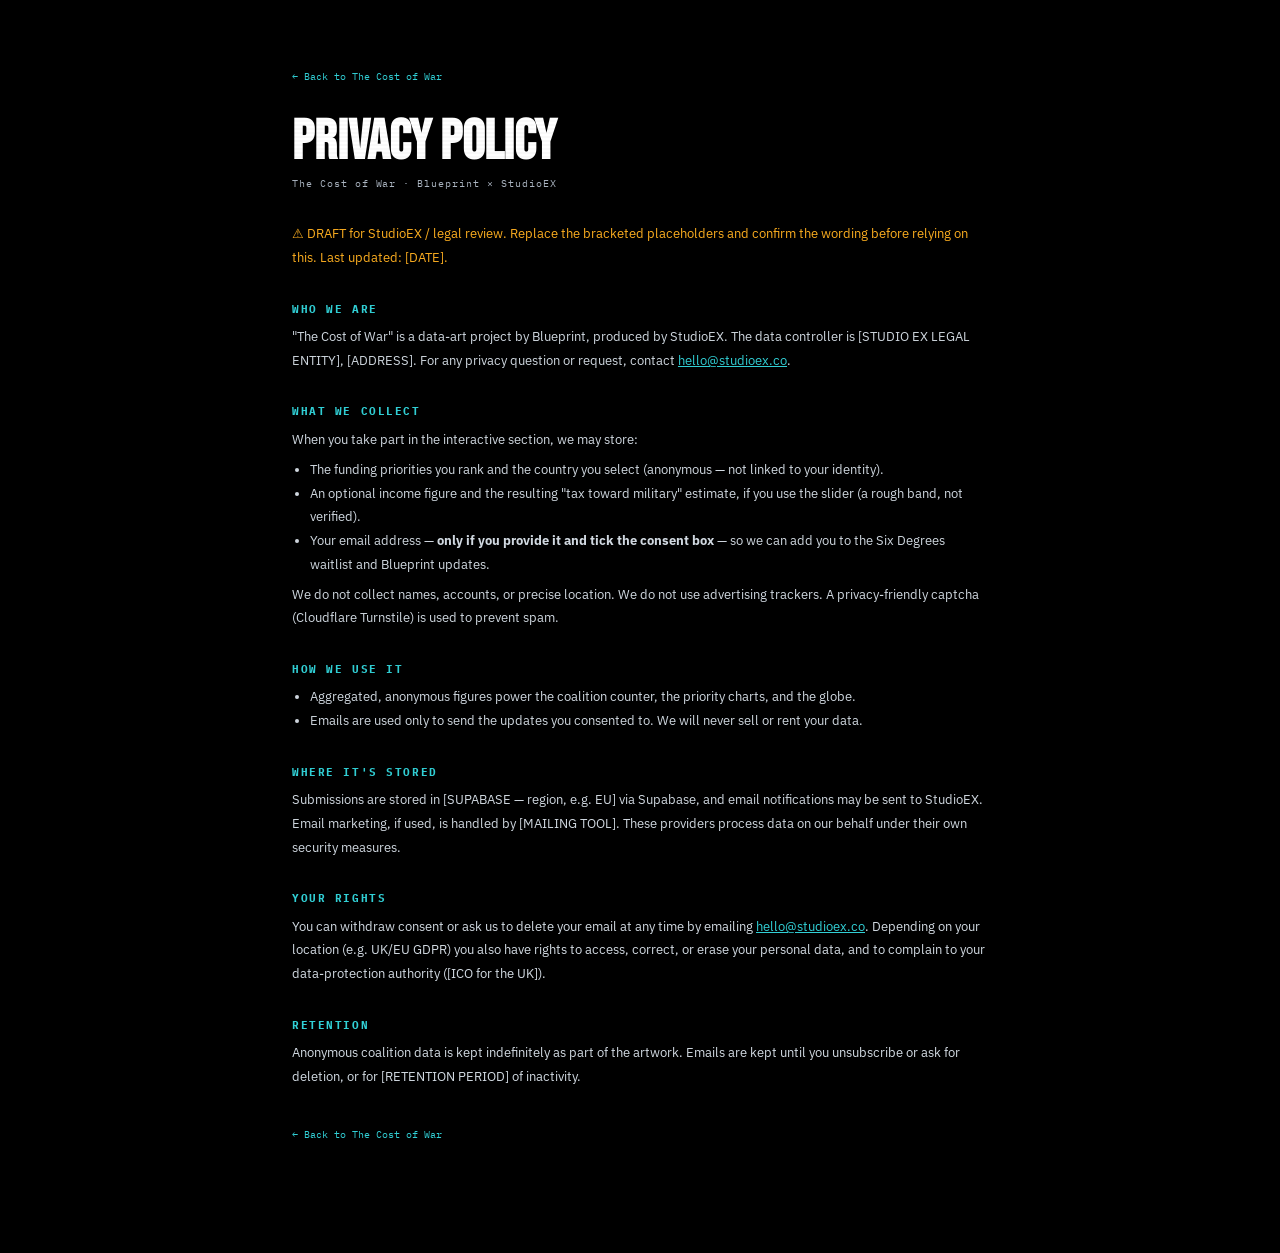
==== privacy.html @ 906e41a5 "Five fixes: hero copy, mirror height, dimensional illustrations, match-cut, displacement balance 1 ·" ====
<!doctype html>
<html lang="en">
  <head>
    <meta charset="UTF-8" />
    <meta name="viewport" content="width=device-width, initial-scale=1.0" />
    <title>Privacy Policy · The Cost of War</title>
    <meta name="robots" content="noindex" />
    <link
      href="https://fonts.googleapis.com/css2?family=Bebas+Neue&family=IBM+Plex+Mono:wght@300;400;500&family=IBM+Plex+Sans:wght@300;400;600&display=swap"
      rel="stylesheet"
    />
    <link rel="stylesheet" href="css/style.css?v=2026r26" />
  </head>
  <body>
    <canvas id="bg"></canvas>
    <div class="legal-wrap">
      <a class="legal-back" href="index.html">← Back to The Cost of War</a>
      <h1>Privacy Policy</h1>
      <div class="legal-sub">The Cost of War · Blueprint × StudioEX</div>

      <p class="legal-flag">
        ⚠ DRAFT for StudioEX / legal review. Replace the bracketed placeholders
        and confirm the wording before relying on this. Last updated:
        [DATE].
      </p>

      <h2>Who we are</h2>
      <p>
        "The Cost of War" is a data-art project by Blueprint, produced by
        StudioEX. The data controller is [STUDIO EX LEGAL ENTITY], [ADDRESS].
        For any privacy question or request, contact
        <a href="mailto:hello@studioex.co">hello@studioex.co</a>.
      </p>

      <h2>What we collect</h2>
      <p>When you take part in the interactive section, we may store:</p>
      <ul>
        <li>
          The funding priorities you rank and the country you select
          (anonymous — not linked to your identity).
        </li>
        <li>
          An optional income figure and the resulting "tax toward military"
          estimate, if you use the slider (a rough band, not verified).
        </li>
        <li>
          Your email address — <strong>only if you provide it and tick the
          consent box</strong> — so we can add you to the Six Degrees waitlist
          and Blueprint updates.
        </li>
      </ul>
      <p>
        We do not collect names, accounts, or precise location. We do not use
        advertising trackers. A privacy-friendly captcha (Cloudflare Turnstile)
        is used to prevent spam.
      </p>

      <h2>How we use it</h2>
      <ul>
        <li>Aggregated, anonymous figures power the coalition counter, the priority charts, and the globe.</li>
        <li>Emails are used only to send the updates you consented to. We will never sell or rent your data.</li>
      </ul>

      <h2>Where it's stored</h2>
      <p>
        Submissions are stored in [SUPABASE — region, e.g. EU] via Supabase, and
        email notifications may be sent to StudioEX. Email marketing, if used,
        is handled by [MAILING TOOL]. These providers process data on our
        behalf under their own security measures.
      </p>

      <h2>Your rights</h2>
      <p>
        You can withdraw consent or ask us to delete your email at any time by
        emailing <a href="mailto:hello@studioex.co">hello@studioex.co</a>.
        Depending on your location (e.g. UK/EU GDPR) you also have rights to
        access, correct, or erase your personal data, and to complain to your
        data-protection authority ([ICO for the UK]).
      </p>

      <h2>Retention</h2>
      <p>
        Anonymous coalition data is kept indefinitely as part of the artwork.
        Emails are kept until you unsubscribe or ask for deletion, or for
        [RETENTION PERIOD] of inactivity.
      </p>

      <a class="legal-back" href="index.html" style="margin-top: 2.5rem"
        >← Back to The Cost of War</a
      >
    </div>
  </body>
</html>
---- css/style.css ----
/* ═══════════════════════════════════════════════════════════════════
   THE COST OF WAR — Blueprint × StudioEX
   ═══════════════════════════════════════════════════════════════════ */
*,
*::before,
*::after {
  box-sizing: border-box;
  margin: 0;
  padding: 0;
}
/* ── DOSSIER IDENTITY (rev 10) ──────────────────────────────────────
   The colour law of the whole piece:
     red  = what war TAKES (spend, destruction, warnings)
     cyan = what we could BUILD (opportunity cost, the interactive half)
   The old "Have Your Say" green and the teal CTA are absorbed into that one
   build-cyan, so every screen states the same argument. Amber stays for the
   $21.8T impact reading; purple/blue remain categorical data colours.
   Display face is the condensed grotesque; mono is the machine talking. */
:root {
  --black: #000;
  --near-black: #0a0b0d;
  --panel: #0e1013;
  --red: #ff3b30;
  --red-dim: #7d1b15;
  --amber: #ffb020;
  --green: #31d0d6; /* → build cyan (was the have-your-say green) */
  --green-dim: #0a3d3f;
  --teal: #31d0d6; /* → build cyan (was the CTA teal) */
  --teal-dim: #0a3d3f;
  --purple: #b967ff;
  --blue: #4488ff;
  --text: #e8e6e0;
  --muted: #708090;
  --border: #1a1a2e;
  --fd: "Anton", "Bebas Neue", sans-serif;
  --fm: "IBM Plex Mono", monospace;
  --fb: "IBM Plex Sans", sans-serif;
}
html {
  /* NOT scroll-behavior: smooth. GSAP warns against it with ScrollTrigger:
     ScrollTrigger sets scroll position itself, the CSS then animates those
     writes too, and the two fight — which shows up as pinned scenes that
     stutter and a page that feels like it is resisting you. The site's own
     "continue" buttons pass behavior:"smooth" to scrollIntoView explicitly,
     so those still glide. */
  scroll-behavior: auto;
}
body {
  background: var(--black);
  color: var(--text);
  font-family: var(--fb);
  overflow-x: hidden;
}
body::before {
  content: "";
  position: fixed;
  inset: 0;
  background: repeating-linear-gradient(
    0deg,
    transparent,
    transparent 2px,
    rgba(0, 0, 0, 0.025) 2px,
    rgba(0, 0, 0, 0.025) 4px
  );
  pointer-events: none;
  z-index: 999;
}
canvas#bg {
  position: fixed;
  top: 0;
  left: 0;
  width: 100%;
  height: 100%;
  pointer-events: none;
  z-index: 1;
}

/* ── SCROLL REVEAL ── */
.rv {
  opacity: 0;
  transform: translateY(28px);
  transition:
    opacity 0.9s cubic-bezier(0.16, 1, 0.3, 1),
    transform 0.9s cubic-bezier(0.16, 1, 0.3, 1);
}
.rv.on {
  opacity: 1;
  transform: translateY(0);
}
.rv-d1 {
  transition-delay: 0.12s;
}
.rv-d2 {
  transition-delay: 0.24s;
}
.rv-d3 {
  transition-delay: 0.36s;
}

/* ── HERO ── */
.hero {
  min-height: 100vh;
  display: flex;
  flex-direction: column;
  align-items: center;
  justify-content: center;
  text-align: center;
  padding: 2rem;
  position: relative;
  z-index: 2;
}
.eyebrow {
  font-family: var(--fm);
  font-size: 0.65rem;
  letter-spacing: 0.3em;
  color: var(--red);
  text-transform: uppercase;
  margin-bottom: 2rem;
  opacity: 0;
  animation: ri 0.8s 0.3s ease forwards;
}
.hero-title {
  font-family: var(--fd);
  font-size: clamp(4rem, 14vw, 11rem);
  line-height: 0.85;
  color: #fff;
  opacity: 0;
  animation: ri 0.8s 0.5s ease forwards;
}
.hero-title span {
  color: var(--red);
  display: block;
  text-shadow: 0 0 60px rgba(255, 59, 48, 0.4);
}
.hero-sub {
  font-family: var(--fm);
  font-size: clamp(0.65rem, 1.2vw, 0.85rem);
  color: var(--muted);
  max-width: 540px;
  line-height: 1.7;
  margin-top: 1.5rem;
  opacity: 0;
  animation: ri 0.8s 0.7s ease forwards;
}
.hero-counters {
  display: flex;
  flex-wrap: wrap;
  gap: 3rem;
  justify-content: center;
  margin: 3rem 0 1.5rem;
  opacity: 0;
  animation: ri 0.8s 0.9s ease forwards;
}
.hc {
  text-align: center;
}
.hc-lbl {
  font-family: var(--fm);
  font-size: 0.55rem;
  letter-spacing: 0.2em;
  color: var(--muted);
  text-transform: uppercase;
  margin-bottom: 0.4rem;
}
.hc-num {
  font-family: var(--fd);
  font-size: clamp(2.5rem, 7vw, 5.5rem);
  line-height: 1;
  text-shadow: 0 0 40px currentColor;
}
.hc-num.red {
  color: var(--red);
}
.hc-num.amber {
  color: var(--amber);
}
.hc-sub {
  font-family: var(--fm);
  font-size: 0.52rem;
  color: var(--muted);
  margin-top: 0.3rem;
}
.live-spend {
  font-family: var(--fm);
  font-size: 0.68rem;
  color: var(--text);
  border: 1px solid #1a0505;
  background: rgba(10, 0, 0, 0.5);
  padding: 0.8rem 1.4rem;
  margin-top: 1rem;
  opacity: 0;
  animation: ri 0.8s 1.1s ease forwards;
  line-height: 1.9;
}
.live-spend b {
  font-family: var(--fd);
  font-size: 1.4rem;
  color: var(--red);
  font-weight: 400;
  letter-spacing: 0.03em;
  text-shadow: 0 0 18px rgba(255, 59, 48, 0.35);
}
.scroll-cue {
  font-family: var(--fm);
  font-size: 0.6rem;
  letter-spacing: 0.2em;
  color: var(--muted);
  animation: blink 2s infinite;
  margin-top: 1.5rem;
}
@keyframes blink {
  0%,
  100% {
    opacity: 0.2;
  }
  50% {
    opacity: 0.8;
  }
}
@keyframes ri {
  from {
    opacity: 0;
    transform: translateY(22px);
  }
  to {
    opacity: 1;
    transform: translateY(0);
  }
}

/* ── SECTIONS / CHAPTERS ── */
.section {
  padding: 5rem 2rem;
  max-width: 1200px;
  margin: 0 auto;
  position: relative;
  z-index: 2;
}
.chapter-num {
  font-family: var(--fm);
  font-size: 0.58rem;
  letter-spacing: 0.4em;
  color: var(--red);
  text-transform: uppercase;
  margin-bottom: 0.8rem;
  opacity: 0.75;
}
.chapter-num::after {
  content: "";
  display: block;
  width: 42px;
  height: 1px;
  background: var(--red-dim);
  margin-top: 0.7rem;
}
.sec-title {
  font-family: var(--fd);
  font-size: clamp(2.5rem, 6vw, 4rem);
  line-height: 1;
}
.sec-title.red {
  color: var(--red);
  text-shadow: 0 0 30px rgba(255, 59, 48, 0.2);
}
.sec-title.teal {
  color: var(--teal);
  text-shadow: 0 0 30px rgba(49, 208, 214, 0.2);
}
.sec-title.amber {
  color: var(--amber);
}
.sec-desc {
  font-family: var(--fm);
  font-size: 0.7rem;
  color: var(--muted);
  max-width: 560px;
  line-height: 1.7;
  margin-top: 0.6rem;
  margin-bottom: 2rem;
}

/* ── COST CARDS (machine + destruction) ── */
.war-grid {
  display: grid;
  grid-template-columns: repeat(auto-fill, minmax(240px, 1fr));
  gap: 1px;
  background: var(--red-dim);
  border: 1px solid var(--red-dim);
}
.war-grid.amber-grid {
  background: #5a3a00;
  border-color: #5a3a00;
}
.wc {
  background: var(--near-black);
  padding: 1.3rem;
  position: relative;
  overflow: hidden;
  cursor: pointer;
  transition: background 0.25s;
}
.wc:hover {
  background: #0d0003;
}
.amber-grid .wc:hover {
  background: #0d0700;
}
.wc::after {
  content: "";
  position: absolute;
  top: 0;
  left: 0;
  right: 0;
  height: 2px;
  background: var(--red);
  transform: scaleX(0);
  transform-origin: left;
  transition: transform 0.3s;
}
.amber-grid .wc::after {
  background: var(--amber);
}
.wc:hover::after {
  transform: scaleX(1);
}
.wc-tag {
  font-family: var(--fm);
  font-size: 0.52rem;
  letter-spacing: 0.2em;
  color: var(--red);
  text-transform: uppercase;
  margin-bottom: 0.4rem;
}
.amber-grid .wc-tag {
  color: var(--amber);
}
.wc-amt {
  font-family: var(--fd);
  font-size: 2.3rem;
  color: #fff;
  line-height: 1;
}
.wc-name {
  font-family: var(--fb);
  font-size: 0.8rem;
  font-weight: 600;
  color: var(--text);
  margin: 0.3rem 0;
}
.wc-sum {
  font-family: var(--fb);
  font-size: 0.72rem;
  color: var(--muted);
  line-height: 1.55;
}
.wc-expand {
  display: none;
  font-family: var(--fb);
  font-size: 0.7rem;
  color: var(--muted);
  line-height: 1.6;
  margin-top: 0.6rem;
  padding-top: 0.6rem;
  border-top: 1px solid var(--border);
}
.wc.open .wc-expand {
  display: block;
}
.wc-bar {
  height: 2px;
  background: var(--border);
  margin: 0.75rem 0 0.4rem;
  overflow: hidden;
}
.wc-bar-fill {
  height: 100%;
  background: linear-gradient(90deg, var(--red-dim), var(--red));
  transition: width 1.4s cubic-bezier(0.16, 1, 0.3, 1);
}
.amber-grid .wc-bar-fill {
  background: linear-gradient(90deg, #5a3a00, var(--amber));
}
.wc-src {
  font-family: var(--fm);
  font-size: 0.52rem;
}
.wc-src a {
  color: #e8e8e8;
  text-decoration: none;
  border-bottom: 1px solid #2a2a2a;
  transition: color 0.2s;
}
.wc-src a:hover {
  color: var(--red);
}
.wc-more {
  font-family: var(--fm);
  font-size: 0.52rem;
  color: var(--red);
  margin-top: 0.4rem;
  cursor: pointer;
  opacity: 0.6;
}
.amber-grid .wc-more {
  color: var(--amber);
}

/* ── TOP SPENDERS CHART ── */
.spenders {
  margin-top: 3rem;
}
.sp-head {
  font-family: var(--fm);
  font-size: 0.55rem;
  letter-spacing: 0.25em;
  color: var(--muted);
  text-transform: uppercase;
  margin-bottom: 1.2rem;
}
.sp-row {
  display: flex;
  align-items: center;
  gap: 0.8rem;
  margin-bottom: 0.55rem;
}
.sp-name {
  font-family: var(--fd);
  font-size: 1.05rem;
  color: var(--text);
  width: 150px;
  flex-shrink: 0;
  text-align: right;
  line-height: 1;
}
.sp-track {
  flex: 1;
  height: 18px;
  background: #070709;
  position: relative;
  overflow: hidden;
}
.sp-fill {
  height: 100%;
  background: linear-gradient(90deg, #3a0000, var(--red));
  width: 0%;
  transition: width 1.6s cubic-bezier(0.16, 1, 0.3, 1);
  box-shadow: 0 0 14px rgba(255, 59, 48, 0.25);
}
.sp-amt {
  font-family: var(--fm);
  font-size: 0.62rem;
  color: #fff;
  width: 64px;
  flex-shrink: 0;
}
.sp-chg {
  font-family: var(--fm);
  font-size: 0.55rem;
  width: 54px;
  flex-shrink: 0;
  text-align: right;
}
.sp-chg.up {
  color: var(--red);
}
.sp-chg.down {
  color: var(--green);
}
.sp-note {
  font-family: var(--fm);
  font-size: 0.5rem;
  color: #333;
  margin-left: 150px;
  margin-top: -0.3rem;
  margin-bottom: 0.55rem;
  padding-left: 0.8rem;
}

/* ── DISPLACED ── */
.disp-wrap {
  display: grid;
  grid-template-columns: 1fr 1fr;
  gap: 3rem;
  align-items: start;
  margin-top: 2rem;
}
@media (max-width: 820px) {
  .disp-wrap {
    grid-template-columns: 1fr;
  }
}
.disp-big {
  font-family: var(--fd);
  font-size: clamp(4rem, 9vw, 7rem);
  color: var(--teal);
  line-height: 0.95;
  text-shadow: 0 0 40px rgba(49, 208, 214, 0.25);
}
.disp-big-sub {
  font-family: var(--fm);
  font-size: 0.66rem;
  color: var(--muted);
  line-height: 1.8;
  margin-top: 0.8rem;
  max-width: 420px;
}
.disp-stats {
  display: flex;
  gap: 2rem;
  flex-wrap: wrap;
  margin-top: 1.6rem;
}
.ds {
  min-width: 100px;
}
.ds-num {
  font-family: var(--fd);
  font-size: 1.9rem;
  color: #fff;
  line-height: 1;
}
.ds-lbl {
  font-family: var(--fm);
  font-size: 0.52rem;
  color: var(--muted);
  margin-top: 0.25rem;
  line-height: 1.5;
}
#dotField {
  width: 100%;
  display: block;
}
.dot-cap {
  font-family: var(--fm);
  font-size: 0.52rem;
  color: #333;
  margin-top: 0.5rem;
}
.gap-box {
  border: 1px solid #111;
  background: var(--near-black);
  padding: 1.6rem;
  margin-top: 2.5rem;
}
.gap-title {
  font-family: var(--fm);
  font-size: 0.58rem;
  letter-spacing: 0.25em;
  color: var(--amber);
  text-transform: uppercase;
  margin-bottom: 1.2rem;
}
.gap-row {
  margin-bottom: 1.1rem;
}
.gap-lbl {
  font-family: var(--fm);
  font-size: 0.6rem;
  color: var(--text);
  margin-bottom: 0.4rem;
  display: flex;
  justify-content: space-between;
}
.gap-lbl span {
  color: var(--muted);
}
.gap-track {
  height: 14px;
  background: #070709;
  overflow: hidden;
}
.gap-fill {
  height: 100%;
  width: 0%;
  transition: width 1.6s cubic-bezier(0.16, 1, 0.3, 1);
}
.gap-note {
  font-family: var(--fb);
  font-size: 0.7rem;
  color: var(--muted);
  line-height: 1.7;
  margin-top: 1.2rem;
}
.gap-note b {
  color: var(--amber);
  font-weight: 600;
}

/* ── HUMAN COST ── */
.human {
  position: relative;
  z-index: 2;
  background: linear-gradient(180deg, #000 0%, #030303 50%, #000 100%);
  border-top: 1px solid #0d0d0d;
  border-bottom: 1px solid #0d0d0d;
}
.human-inner {
  max-width: 880px;
  margin: 0 auto;
  padding: 7rem 2rem;
}
.human-head {
  margin-bottom: 5rem;
}
.human-title {
  font-family: var(--fd);
  font-size: clamp(2.8rem, 7vw, 5rem);
  color: #fff;
  line-height: 1;
}
.human-sub {
  font-family: var(--fm);
  font-size: 0.7rem;
  color: var(--muted);
  line-height: 1.9;
  margin-top: 1rem;
  max-width: 560px;
}
.hstat {
  padding: 4.5rem 0;
  border-top: 1px solid #0c0c0c;
}
.hstat-num {
  font-family: var(--fd);
  font-size: clamp(4.5rem, 12vw, 9rem);
  color: #fff;
  line-height: 0.95;
  letter-spacing: 0.01em;
}
.hstat-unit {
  font-family: var(--fm);
  font-size: clamp(0.7rem, 1.4vw, 0.85rem);
  color: #999;
  margin-top: 0.8rem;
  letter-spacing: 0.06em;
  line-height: 1.6;
}
.hstat-body {
  font-family: var(--fb);
  font-size: 0.82rem;
  color: var(--muted);
  line-height: 1.95;
  max-width: 600px;
  margin-top: 1.4rem;
}
.hstat-src {
  font-family: var(--fm);
  font-size: 0.52rem;
  margin-top: 1.1rem;
}
.hstat-src a {
  color: #2e2e2e;
  text-decoration: none;
  border-bottom: 1px dotted #222;
  transition: color 0.2s;
}
.hstat-src a:hover {
  color: #888;
}
#livesCanvas {
  width: 100%;
  display: block;
  margin: 1.8rem 0 0.4rem;
}
.lives-cap {
  font-family: var(--fm);
  font-size: 0.54rem;
  color: #333;
  line-height: 1.7;
}
.human-close {
  padding: 5rem 0 1rem;
  border-top: 1px solid #0c0c0c;
  text-align: center;
}
.human-close p {
  font-family: var(--fd);
  font-size: clamp(1.6rem, 4vw, 2.6rem);
  color: #fff;
  line-height: 1.25;
  max-width: 700px;
  margin: 0 auto;
}
.human-close p span {
  color: var(--red);
}

/* ── DIVIDER ── */
.divider {
  padding: 5rem 2rem;
  text-align: center;
  position: relative;
  z-index: 2;
}
.div-line {
  height: 1px;
  background: linear-gradient(90deg, transparent, var(--amber), transparent);
  margin: 0.75rem 0;
}
.div-text {
  font-family: var(--fd);
  font-size: clamp(2rem, 5vw, 3.4rem);
  color: var(--amber);
}
.div-sub {
  font-family: var(--fm);
  font-size: 0.68rem;
  color: var(--muted);
  margin-top: 0.6rem;
  line-height: 1.8;
  max-width: 560px;
  margin-left: auto;
  margin-right: auto;
}

/* ── STICKY TRACKER ── */
.tracker {
  position: sticky;
  top: 0;
  z-index: 200;
  background: rgba(0, 0, 0, 0.97);
  backdrop-filter: blur(20px);
  border-bottom: 1px solid #111;
  padding: 0.85rem 2rem;
}
.tracker-inner {
  max-width: 1200px;
  margin: 0 auto;
  display: flex;
  align-items: center;
  gap: 1.5rem;
  flex-wrap: wrap;
}
.ti {
  min-width: 0;
}
.ti-lbl {
  font-family: var(--fm);
  font-size: 0.5rem;
  letter-spacing: 0.15em;
  color: var(--muted);
  margin-bottom: 0.15rem;
  white-space: nowrap;
}
.ti-val {
  font-family: var(--fd);
  font-size: 1.5rem;
  line-height: 1;
  white-space: nowrap;
  transition: color 0.4s;
}
.ti-val.g {
  color: var(--green);
  text-shadow: 0 0 15px rgba(49, 208, 214, 0.3);
}
.ti-val.a {
  color: var(--amber);
  text-shadow: 0 0 15px rgba(245, 166, 35, 0.3);
}
.ti-val.r {
  color: var(--red);
  text-shadow: 0 0 15px rgba(255, 59, 48, 0.3);
}
.ti-bar-w {
  flex: 1;
  min-width: 120px;
}
.ti-bar {
  height: 4px;
  background: #111;
  border-radius: 2px;
  overflow: hidden;
}
.ti-bar-fill {
  height: 100%;
  border-radius: 2px;
  background: linear-gradient(90deg, var(--green), var(--teal));
  transition:
    width 0.5s cubic-bezier(0.16, 1, 0.3, 1),
    background 0.4s;
}
.ti-bar-fill.a {
  background: linear-gradient(90deg, var(--amber), #ff6b00);
}
.ti-bar-fill.r {
  background: var(--red);
}
.ti-count {
  font-family: var(--fm);
  font-size: 0.62rem;
  color: var(--teal);
  white-space: nowrap;
}

/* ── ISSUE CARDS ── */
.detail-section {
  padding: 4rem 2rem;
  max-width: 1400px;
  margin: 0 auto;
  position: relative;
  z-index: 2;
}
.detail-grid {
  display: grid;
  grid-template-columns: repeat(auto-fill, minmax(280px, 1fr));
  gap: 0.875rem;
  margin-top: 1.5rem;
}
.ic {
  background: var(--panel);
  border: 1px solid var(--border);
  padding: 0.7rem 0.9rem;
  cursor: pointer;
  transition:
    border-color 0.2s,
    transform 0.15s,
    box-shadow 0.3s;
  position: relative;
  overflow: hidden;
}
.ic:hover:not(.cant) {
  border-color: #2a2a4e;
  transform: translateY(-1px);
}
.ic.sel {
  border-color: var(--teal);
  box-shadow:
    0 0 18px rgba(49, 208, 214, 0.1),
    inset 0 0 18px rgba(49, 208, 214, 0.03);
  animation: glow 2.5s ease infinite;
}
.ic.cant {
  opacity: 0.4;
  cursor: not-allowed;
}
@keyframes glow {
  0%,
  100% {
    box-shadow: 0 0 10px rgba(49, 208, 214, 0.05);
  }
  50% {
    box-shadow: 0 0 25px rgba(49, 208, 214, 0.18);
  }
}
.ic-top {
  display: flex;
  justify-content: space-between;
  align-items: flex-start;
  margin-bottom: 0.5rem;
}
.ic-sdg {
  font-family: var(--fm);
  font-size: 0.52rem;
  letter-spacing: 0.15em;
  color: var(--purple);
  text-transform: uppercase;
}
.ic-chk {
  width: 15px;
  height: 15px;
  border: 1px solid var(--border);
  flex-shrink: 0;
  transition: all 0.2s;
}
.ic.sel .ic-chk {
  background: var(--teal);
  border-color: var(--teal);
}
.ic-name {
  font-family: var(--fd);
  font-size: 1.35rem;
  color: #fff;
  line-height: 1;
  margin-bottom: 0.2rem;
}
.ic-cost {
  font-family: var(--fd);
  font-size: 1.7rem;
  line-height: 1;
  margin-bottom: 0.15rem;
}
.ic-unit {
  font-family: var(--fm);
  font-size: 0.52rem;
  color: var(--muted);
  margin-bottom: 0.35rem;
}
.ic-pb {
  height: 2px;
  background: var(--border);
  margin-bottom: 0.3rem;
  overflow: hidden;
}
.ic-pct {
  font-family: var(--fm);
  font-size: 0.52rem;
  color: var(--muted);
}
.ic-pct span {
  color: var(--teal);
}
.ic-sum {
  font-family: var(--fb);
  font-size: 0.68rem;
  color: var(--muted);
  line-height: 1.5;
  margin-top: 0.45rem;
}
.ic-detail {
  display: none;
  font-family: var(--fb);
  font-size: 0.68rem;
  color: var(--muted);
  line-height: 1.6;
  margin-top: 0.45rem;
  padding-top: 0.45rem;
  border-top: 1px solid var(--border);
}
.ic.exp .ic-detail {
  display: block;
}
.ic-more {
  font-family: var(--fm);
  font-size: 0.52rem;
  color: var(--teal);
  margin-top: 0.35rem;
  opacity: 0.65;
  cursor: pointer;
  user-select: none;
}
.ic-src {
  font-family: var(--fm);
  font-size: 0.52rem;
  margin-top: 0.5rem;
  padding-top: 0.5rem;
  border-top: 1px solid var(--border);
}
.ic-src a {
  color: #3a3a3a;
  text-decoration: none;
  border-bottom: 1px dotted #333;
  transition: color 0.2s;
}
.ic-src a:hover {
  color: var(--teal);
}
.cant-tag {
  font-family: var(--fm);
  font-size: 0.48rem;
  letter-spacing: 0.08em;
  color: var(--red);
  border: 1px solid var(--red-dim);
  padding: 2px 5px;
  display: inline-block;
  margin-top: 0.35rem;
}

/* ── VIS ── */
.vis-section {
  padding: 2rem 0;
  width: 100%;
  position: relative;
  z-index: 2;
  background: var(--black);
}
.vis-header {
  padding: 2rem 2rem 0.5rem;
  max-width: 1400px;
  margin: 0 auto;
}
.vis-layout {
  display: grid;
  grid-template-columns: 1fr 360px;
  gap: 0;
  align-items: start;
  width: 100%;
}
#flowC {
  display: block;
  background: transparent;
  border: none;
  flex-shrink: 0;
  margin: 0 auto;
}
.vis-issue-panel {
  display: flex;
  flex-direction: column;
  gap: 0.4rem;
  height: 700px;
  overflow-y: auto;
  padding: 0.75rem 1.5rem 0.75rem 0.75rem;
  border-left: 1px solid #111;
}
.vis-issue-panel::-webkit-scrollbar {
  width: 3px;
}
.vis-issue-panel::-webkit-scrollbar-track {
  background: #000;
}
.vis-issue-panel::-webkit-scrollbar-thumb {
  background: #1a1a1a;
}
.vis-panel-title {
  font-family: var(--fm);
  font-size: 0.55rem;
  letter-spacing: 0.25em;
  color: var(--muted);
  text-transform: uppercase;
  padding: 0.25rem 0 0.5rem;
  margin-bottom: 0.25rem;
  border-bottom: 1px solid #111;
}
.pic {
  display: flex;
  align-items: flex-start;
  gap: 0.6rem;
  padding: 0.55rem 0.6rem;
  cursor: pointer;
  border: 1px solid transparent;
  transition:
    border-color 0.2s,
    background 0.2s;
  position: relative;
}
.pic:hover:not(.pcant) {
  background: #0a0a0f;
  border-color: #1a1a2e;
}
.pic.psel {
  background: #05080f;
  border-color: var(--teal);
}
.pic.pcant {
  opacity: 0.4;
  cursor: not-allowed;
}
.pic-chk {
  width: 14px;
  height: 14px;
  border: 1px solid #333;
  flex-shrink: 0;
  margin-top: 2px;
  transition: all 0.2s;
}
.pic.psel .pic-chk {
  background: var(--teal);
  border-color: var(--teal);
}
.pic-body {
  flex: 1;
  min-width: 0;
}
.pic-name {
  font-family: var(--fd);
  font-size: 1.05rem;
  color: #fff;
  line-height: 1;
  margin-bottom: 0.1rem;
}
.pic-cost {
  font-family: var(--fm);
  font-size: 0.62rem;
  margin-bottom: 0.15rem;
  font-weight: 500;
}
.pic-sum {
  font-family: var(--fb);
  font-size: 0.62rem;
  color: var(--muted);
  line-height: 1.45;
  margin-bottom: 0.2rem;
}
.pic-detail {
  display: none;
  font-family: var(--fb);
  font-size: 0.6rem;
  color: #444;
  line-height: 1.55;
  margin-top: 0.2rem;
  padding-top: 0.2rem;
  border-top: 1px solid #111;
}
.pic.pexp .pic-detail {
  display: block;
}
.pic-foot {
  display: flex;
  align-items: center;
  justify-content: space-between;
  margin-top: 0.2rem;
}
.pic-more {
  font-family: var(--fm);
  font-size: 0.5rem;
  color: var(--teal);
  opacity: 0.6;
  cursor: pointer;
  user-select: none;
}
.pic-src a {
  font-family: var(--fm);
  font-size: 0.5rem;
  color: #333;
  text-decoration: none;
  border-bottom: 1px dotted #333;
  transition: color 0.2s;
}
.pic-src a:hover {
  color: var(--teal);
}
.pic-pct-bar {
  height: 1.5px;
  background: #111;
  margin-top: 0.3rem;
  overflow: hidden;
}
@media (max-width: 900px) {
  .vis-layout {
    grid-template-columns: 1fr;
  }
  .vis-issue-panel {
    height: auto;
    max-height: none;
    flex-direction: row;
    flex-wrap: wrap;
    border-left: none;
    border-top: 1px solid #111;
    padding: 1rem;
  }
  .pic {
    min-width: 200px;
    flex: 1;
  }
}

/* ── SUMMARY ── */
.summary {
  padding: 5rem 2rem;
  text-align: center;
  border-top: 1px solid #111;
  position: relative;
  z-index: 2;
}
.sum-big {
  font-family: var(--fd);
  font-size: clamp(2rem, 5.5vw, 4.2rem);
  line-height: 1.05;
  color: #fff;
  margin-bottom: 1rem;
}
.sum-big .g {
  color: var(--green);
  text-shadow: 0 0 30px rgba(49, 208, 214, 0.3);
}
.sum-big .r {
  color: var(--red);
}
.sum-stmt {
  font-family: var(--fm);
  font-size: 0.72rem;
  color: var(--muted);
  max-width: 620px;
  margin: 0 auto 2.5rem;
  line-height: 1.9;
}
.sum-btns {
  display: flex;
  gap: 0.875rem;
  justify-content: center;
  flex-wrap: wrap;
  margin-bottom: 3rem;
}
.btn {
  font-family: var(--fm);
  font-size: 0.62rem;
  letter-spacing: 0.12em;
  padding: 0.7rem 1.5rem;
  cursor: pointer;
  transition: all 0.2s;
  text-transform: uppercase;
  border: none;
}
.btn-r {
  color: var(--red);
  border: 1px solid var(--red-dim);
  background: transparent;
}
.btn-r:hover {
  background: var(--red);
  color: #000;
}
.btn-t {
  color: var(--teal);
  border: 1px solid var(--teal-dim);
  background: transparent;
}
.btn-t:hover {
  background: var(--teal);
  color: #000;
}
.btn-w {
  color: #999;
  border: 1px solid #222;
  background: transparent;
}
.btn-w:hover {
  background: #fff;
  color: #000;
}
.btn:disabled {
  cursor: not-allowed;
}

/* ── SHARE OVERLAY ── */
.share-ov {
  display: none;
  position: fixed;
  inset: 0;
  background: rgba(0, 0, 0, 0.93);
  z-index: 600;
  align-items: center;
  justify-content: center;
  padding: 2rem;
}
.share-ov.open {
  display: flex;
}
.share-box {
  background: var(--near-black);
  border: 1px solid var(--border);
  padding: 2.5rem;
  max-width: 460px;
  width: 100%;
  text-align: center;
}
.share-title {
  font-family: var(--fd);
  font-size: 2rem;
  color: #fff;
  margin-bottom: 0.75rem;
}
.share-sub {
  font-family: var(--fm);
  font-size: 0.62rem;
  color: var(--muted);
  line-height: 1.7;
  margin-bottom: 1.25rem;
}
.share-inp {
  width: 100%;
  background: #0a0a0f;
  border: 1px solid var(--border);
  color: #fff;
  font-family: var(--fm);
  font-size: 0.72rem;
  padding: 0.7rem 1rem;
  outline: none;
  margin-bottom: 0.6rem;
  transition: border-color 0.2s;
}
.share-inp:focus {
  border-color: var(--teal);
}
.share-thanks {
  display: none;
  font-family: var(--fm);
  font-size: 0.7rem;
  color: var(--green);
  padding: 0.75rem;
  border: 1px solid var(--green-dim);
  margin-top: 0.6rem;
}
.share-note {
  font-family: var(--fm);
  font-size: 0.52rem;
  color: var(--muted);
  margin-top: 0.6rem;
  line-height: 1.6;
}
.share-links-row {
  display: flex;
  gap: 0.6rem;
  justify-content: center;
  margin-top: 1rem;
  flex-wrap: wrap;
}
.s-lbtn {
  font-family: var(--fm);
  font-size: 0.58rem;
  padding: 0.5rem 0.9rem;
  border: 1px solid var(--border);
  background: transparent;
  color: var(--text);
  cursor: pointer;
  transition: all 0.2s;
}
.s-lbtn:hover {
  background: #fff;
  color: #000;
}
.share-close {
  font-family: var(--fm);
  font-size: 0.58rem;
  color: var(--muted);
  cursor: pointer;
  margin-top: 1rem;
  display: block;
  text-decoration: underline;
}

/* ── DISCLAIMER / STUDIO / FOOTER ── */
.disclaimer {
  padding: 3rem 2rem;
  max-width: 900px;
  margin: 0 auto;
  position: relative;
  z-index: 2;
}
.disc-box {
  border: 1px solid #2a1500;
  background: #050200;
  padding: 1.5rem 2rem;
}
.disc-title {
  font-family: var(--fm);
  font-size: 0.58rem;
  letter-spacing: 0.25em;
  color: var(--amber);
  text-transform: uppercase;
  margin-bottom: 0.6rem;
}
.disc-text {
  font-family: var(--fb);
  font-size: 0.72rem;
  color: var(--muted);
  line-height: 1.85;
}
.studio {
  padding: 4rem 2rem 2rem;
  text-align: center;
  border-top: 1px solid #0d0d0d;
  position: relative;
  z-index: 2;
}
.st-name {
  font-family: var(--fd);
  font-size: clamp(1.5rem, 4vw, 3rem);
  color: #fff;
  letter-spacing: 0.04em;
}
.st-name span {
  color: var(--red);
}
.st-sub {
  font-family: var(--fm);
  font-size: 0.58rem;
  color: var(--muted);
  margin-top: 0.4rem;
  letter-spacing: 0.12em;
}
.st-links {
  display: flex;
  gap: 2rem;
  justify-content: center;
  margin-top: 1.4rem;
  flex-wrap: wrap;
}
.st-links a {
  font-family: var(--fm);
  font-size: 0.58rem;
  color: var(--muted);
  text-decoration: none;
  border-bottom: 1px dotted #333;
  transition: color 0.2s;
}
.st-links a:hover {
  color: var(--teal);
}
footer {
  padding: 2rem;
  text-align: center;
  position: relative;
  z-index: 2;
}
footer p {
  font-family: var(--fm);
  font-size: 0.52rem;
  color: #2a2a2a;
  line-height: 2.2;
  max-width: 900px;
  margin: 0 auto;
}
footer a {
  color: #2a2a2a;
  text-decoration: none;
  border-bottom: 1px dotted #2a2a2a;
}
footer a:hover {
  color: var(--muted);
}

/* ── JOURNEY ── */
.journey-section {
  border-top: 1px solid #0d0d0d;
  position: relative;
  z-index: 2;
}
.journey-inner {
  max-width: 900px;
  margin: 0 auto;
  padding: 5rem 2rem;
}
.journey-label {
  font-family: var(--fm);
  font-size: 0.5rem;
  letter-spacing: 0.3em;
  color: var(--red);
  text-transform: uppercase;
  margin-bottom: 0.75rem;
  opacity: 0.6;
}
.journey-desc {
  font-family: var(--fm);
  font-size: 0.68rem;
  color: var(--muted);
  line-height: 1.85;
  margin: 0.75rem 0 2rem;
  max-width: 580px;
}
.journey-actions {
  display: flex;
  gap: 0.875rem;
  flex-wrap: wrap;
  margin-top: 2rem;
}

/* ── RANKING ── */
.rank-ui {
  display: grid;
  grid-template-columns: 1fr 1fr;
  gap: 1.5rem;
  margin-top: 1.5rem;
}
@media (max-width: 680px) {
  .rank-ui {
    grid-template-columns: 1fr;
  }
}
.rank-col-head {
  font-family: var(--fm);
  font-size: 0.5rem;
  letter-spacing: 0.2em;
  color: var(--muted);
  text-transform: uppercase;
  margin-bottom: 0.75rem;
  padding-bottom: 0.5rem;
  border-bottom: 1px solid #111;
  display: flex;
  align-items: center;
  gap: 0.5rem;
}
.rank-counter {
  color: var(--amber);
  margin-left: auto;
}
.rank-drop {
  display: flex;
  flex-direction: column;
  gap: 0.35rem;
  min-height: 80px;
}
.rank-pool {
  display: flex;
  flex-direction: column;
  gap: 0.35rem;
}
.rank-pill {
  display: flex;
  align-items: center;
  gap: 0.6rem;
  padding: 0.65rem 0.9rem;
  background: var(--panel);
  border: 1px solid var(--border);
  cursor: pointer;
  transition:
    border-color 0.2s,
    background 0.2s;
  user-select: none;
}
.rank-pill:hover {
  border-color: #2a2a4e;
  background: #0a0a14;
}
.rank-pill.in-top {
  opacity: 0.3;
  pointer-events: none;
}
.rank-pill.is-ranked {
  background: #050d05;
  border-color: var(--amber);
}
.rp-num {
  font-family: var(--fd);
  font-size: 1.5rem;
  color: #111;
  width: 26px;
  flex-shrink: 0;
  transition: color 0.25s;
  text-align: center;
  line-height: 1;
}
.rank-pill.is-ranked .rp-num {
  color: var(--amber);
}
.rp-dot {
  width: 8px;
  height: 8px;
  border-radius: 50%;
  flex-shrink: 0;
}
.rp-name {
  font-family: var(--fd);
  font-size: 1rem;
  color: #fff;
  flex: 1;
  line-height: 1;
}
.rp-cost {
  font-family: var(--fm);
  font-size: 0.5rem;
  color: var(--muted);
  white-space: nowrap;
}
.rp-rm {
  font-family: var(--fm);
  font-size: 0.5rem;
  color: var(--red);
  opacity: 0;
  transition: opacity 0.2s;
  margin-left: 0.25rem;
  cursor: pointer;
  flex-shrink: 0;
}
.rank-pill.is-ranked:hover .rp-rm {
  opacity: 0.7;
}
.rank-empty-msg {
  font-family: var(--fm);
  font-size: 0.6rem;
  color: #1a1a1a;
  padding: 1.5rem;
  border: 1px dashed #0f0f0f;
  text-align: center;
  line-height: 1.6;
}

/* ── COUNTRY ── */
.country-ui {
  margin-top: 1.5rem;
}
.country-select {
  background: #0a0a0f;
  border: 1px solid var(--border);
  color: #fff;
  font-family: var(--fm);
  font-size: 0.7rem;
  padding: 0.75rem 1.25rem;
  outline: none;
  transition: border-color 0.2s;
  width: 100%;
  max-width: 400px;
  cursor: pointer;
  -webkit-appearance: none;
  appearance: none;
}
.country-select:focus {
  border-color: var(--teal);
}
.country-card {
  background: var(--panel);
  border: 1px solid var(--border);
  padding: 1.75rem 2rem;
  margin-top: 1.25rem;
}
.cc-name {
  font-family: var(--fd);
  font-size: 2.2rem;
  color: #fff;
  line-height: 1;
  margin-bottom: 0.2rem;
}
.cc-spend {
  font-family: var(--fd);
  font-size: 3.5rem;
  color: var(--red);
  text-shadow: 0 0 20px rgba(255, 59, 48, 0.2);
  line-height: 1;
  margin-bottom: 0.3rem;
}
.cc-meta {
  font-family: var(--fm);
  font-size: 0.58rem;
  color: var(--muted);
  line-height: 1.8;
  margin-bottom: 1.25rem;
}
.cc-meta a {
  color: var(--teal);
  text-decoration: none;
  border-bottom: 1px dotted var(--teal-dim);
}
.cc-bars {
  display: flex;
  flex-direction: column;
  gap: 0.6rem;
}
.cc-bar-row {
  display: flex;
  align-items: center;
  gap: 0.75rem;
}
.cc-bar-lbl {
  font-family: var(--fm);
  font-size: 0.54rem;
  color: var(--muted);
  width: 170px;
  flex-shrink: 0;
  line-height: 1.3;
}
.cc-bar-track {
  flex: 1;
  height: 2px;
  background: #0f0f0f;
  overflow: hidden;
}
.cc-bar-fill {
  height: 100%;
  transition: width 1.3s cubic-bezier(0.16, 1, 0.3, 1);
}
.cc-bar-val {
  font-family: var(--fm);
  font-size: 0.54rem;
  text-align: right;
  flex-shrink: 0;
  width: 48px;
}
.cc-note {
  font-family: var(--fm);
  font-size: 0.58rem;
  color: var(--teal);
  padding: 0.6rem 0.9rem;
  border: 1px solid var(--teal-dim);
  background: #00050a;
  margin-top: 1.25rem;
  line-height: 1.7;
}

/* ── LETTER ── */
.letter-fields {
  display: grid;
  grid-template-columns: 1fr 1fr;
  gap: 0.75rem;
  margin: 1.5rem 0 1.25rem;
}
@media (max-width: 600px) {
  .letter-fields {
    grid-template-columns: 1fr;
  }
}
.field-inp {
  background: #0a0a0f;
  border: 1px solid var(--border);
  color: #fff;
  font-family: var(--fm);
  font-size: 0.68rem;
  padding: 0.75rem 1rem;
  outline: none;
  transition: border-color 0.2s;
  width: 100%;
}
.field-inp:focus {
  border-color: var(--teal);
}
.letter-wrap {
  border: 1px solid var(--border);
  background: #030303;
}
.letter-toolbar {
  display: flex;
  align-items: center;
  justify-content: space-between;
  padding: 0.6rem 1rem;
  border-bottom: 1px solid #0f0f0f;
  background: #050505;
}
.letter-toolbar-label {
  font-family: var(--fm);
  font-size: 0.48rem;
  letter-spacing: 0.2em;
  color: var(--muted);
  text-transform: uppercase;
}
.letter-toolbar-actions {
  display: flex;
  gap: 0.4rem;
}
.tool-btn {
  font-family: var(--fm);
  font-size: 0.5rem;
  letter-spacing: 0.1em;
  color: var(--muted);
  border: 1px solid #1a1a1a;
  background: transparent;
  padding: 0.3rem 0.75rem;
  cursor: pointer;
  text-transform: uppercase;
  transition: all 0.2s;
}
.tool-btn:hover {
  border-color: var(--teal);
  color: var(--teal);
}
.letter-body {
  padding: 2rem 2.5rem;
  font-family: var(--fm);
  font-size: 0.68rem;
  color: #708090;
  line-height: 2.1;
  min-height: 260px;
  outline: none;
  white-space: pre-wrap;
}
.letter-body:focus {
  color: #888;
}
.letter-placeholder {
  color: #1a1a1a;
  font-style: italic;
  display: block;
  text-align: center;
  padding: 2rem 0;
}
.letter-contact-note {
  font-family: var(--fm);
  font-size: 0.55rem;
  color: var(--muted);
  margin-top: 0.75rem;
  line-height: 1.8;
}
.letter-contact-note a {
  color: var(--muted);
  text-decoration: none;
  border-bottom: 1px dotted #333;
}

/* ── COALITION ── */
.coalition-display {
  margin: 1.5rem 0 2rem;
  text-align: left;
}
.coalition-num {
  font-family: var(--fd);
  font-size: clamp(4rem, 11vw, 8rem);
  color: var(--green);
  text-shadow: 0 0 40px rgba(49, 208, 214, 0.18);
  line-height: 1;
}
.coalition-suffix {
  font-family: var(--fm);
  font-size: 0.62rem;
  color: var(--muted);
  margin: 0.3rem 0 1rem;
  letter-spacing: 0.1em;
}
.live-dot {
  display: inline-block;
  width: 5px;
  height: 5px;
  background: var(--red);
  border-radius: 50%;
  margin-right: 0.35rem;
  animation: livePulse 1.2s ease infinite;
  vertical-align: middle;
}
@keyframes livePulse {
  0%,
  100% {
    opacity: 1;
    transform: scale(1);
  }
  50% {
    opacity: 0.3;
    transform: scale(0.6);
  }
}
.coalition-bar-wrap {
  max-width: 500px;
  margin-bottom: 1.5rem;
}
.coalition-bar {
  height: 2px;
  background: #0a0a0a;
  overflow: hidden;
}
.coalition-bar-fill {
  height: 100%;
  background: linear-gradient(90deg, var(--green), var(--teal));
  width: 0%;
  transition: width 2.5s cubic-bezier(0.16, 1, 0.3, 1);
}
.coalition-top {
  display: flex;
  flex-wrap: wrap;
  gap: 0.35rem;
  margin-bottom: 1.5rem;
}
.cti {
  font-family: var(--fm);
  font-size: 0.52rem;
  padding: 0.22rem 0.65rem;
  border: 1px solid #0f0f0f;
  color: #222;
}
.cti.hot {
  border-color: var(--teal-dim);
  color: var(--teal);
}
.coalition-form {
  max-width: 500px;
}
.coalition-thanks {
  font-family: var(--fm);
  font-size: 0.68rem;
  color: var(--green);
  padding: 0.75rem;
  border: 1px solid var(--green-dim);
  margin-top: 0.75rem;
}

/* ── SHARE CARD ── */
.sc-overlay {
  display: none;
  position: fixed;
  inset: 0;
  background: rgba(0, 0, 0, 0.97);
  z-index: 900;
  align-items: center;
  justify-content: center;
  padding: 1rem;
  flex-direction: column;
  gap: 0.875rem;
  overflow-y: auto;
}
.sc-overlay.open {
  display: flex;
}
.sc-modal {
  display: flex;
  flex-direction: column;
  align-items: center;
  gap: 0.875rem;
  max-width: 480px;
  width: 100%;
}
#shareCard {
  width: 100%;
  background: #000;
  border: 1px solid #111;
  padding: 1.75rem;
  font-family: "IBM Plex Mono", monospace;
}
.sc-header {
  display: flex;
  justify-content: space-between;
  align-items: flex-start;
  margin-bottom: 1rem;
}
.sc-eyebrow {
  font-size: 0.48rem;
  letter-spacing: 0.25em;
  color: var(--red);
  text-transform: uppercase;
  line-height: 1.6;
}
.sc-logo {
  font-family: var(--fd);
  font-size: 0.9rem;
  color: var(--red);
  text-align: right;
  line-height: 1.2;
}
.sc-headline {
  font-family: var(--fd);
  font-size: 2rem;
  color: #fff;
  line-height: 1.05;
  margin-bottom: 1.1rem;
}
.sc-issues {
  display: flex;
  flex-direction: column;
  gap: 0.4rem;
  margin-bottom: 0.875rem;
}
.sc-row {
  display: flex;
  align-items: center;
  gap: 0.45rem;
}
.sc-rn {
  font-family: var(--fd);
  font-size: 1rem;
  color: #333;
  width: 16px;
  flex-shrink: 0;
}
.sc-dot {
  width: 7px;
  height: 7px;
  border-radius: 50%;
  flex-shrink: 0;
}
.sc-in {
  font-size: 0.6rem;
  color: var(--text);
  flex: 1;
}
.sc-ic {
  font-size: 0.55rem;
}
.sc-divider {
  border: none;
  border-top: 1px solid #0f0f0f;
  margin: 0.65rem 0;
}
.sc-stat-row {
  display: flex;
  justify-content: space-between;
  align-items: flex-end;
}
.sc-stat {
  font-size: 0.52rem;
  color: var(--muted);
  line-height: 1.8;
  flex: 1;
}
.sc-stat-right {
  font-family: var(--fd);
  font-size: 1.8rem;
  color: var(--green);
  text-align: right;
  line-height: 1;
  text-shadow: 0 0 12px rgba(49, 208, 214, 0.22);
}
.sc-footer-row {
  display: flex;
  justify-content: space-between;
  align-items: flex-end;
  margin-top: 0.4rem;
}
.sc-footer-left {
  font-size: 0.5rem;
  color: #333;
  line-height: 1.6;
  flex: 1;
}
.sc-footer-right {
  font-size: 0.46rem;
  color: #1a1a1a;
  text-align: right;
  line-height: 1.7;
}
.sc-actions {
  display: flex;
  gap: 0.5rem;
  flex-wrap: wrap;
  justify-content: center;
  width: 100%;
}
.sc-close {
  font-family: var(--fm);
  font-size: 0.55rem;
  color: var(--muted);
  cursor: pointer;
  text-align: center;
  text-decoration: underline;
}

.burst {
  position: fixed;
  pointer-events: none;
  z-index: 500;
  font-family: var(--fd);
  font-size: 1.05rem;
  animation: burstUp 0.9s ease forwards;
  white-space: nowrap;
}
@keyframes burstUp {
  0% {
    opacity: 1;
    transform: translateY(0);
  }
  100% {
    opacity: 0;
    transform: translateY(-65px) scale(0.55);
  }
}

/* ── SCROLL PROGRESS ── */
#scrollBar {
  position: fixed;
  right: 0;
  top: 0;
  width: 3px;
  height: 0%;
  background: linear-gradient(180deg, var(--red), var(--amber), var(--teal));
  z-index: 1000;
  transition: height 0.1s linear;
  pointer-events: none;
}
#scrollDot {
  position: fixed;
  right: -3px;
  top: 0;
  width: 9px;
  height: 9px;
  background: var(--teal);
  border-radius: 50%;
  z-index: 1001;
  transition: top 0.1s linear;
  pointer-events: none;
  box-shadow: 0 0 8px var(--teal);
}

/* ── MOBILE ── */
@media (max-width: 620px) {
  .tracker-inner,
  .sum-btns {
    flex-direction: column;
    align-items: flex-start;
    gap: 0.5rem;
  }
  .ti-bar-w {
    width: 100%;
  }
  .sp-name {
    width: 92px;
    font-size: 0.85rem;
  }
  .sp-chg {
    display: none;
  }
  .sp-note {
    margin-left: 92px;
  }
  .hero-counters {
    gap: 1.5rem;
  }
  .section {
    padding: 3.5rem 1.25rem;
  }
  .human-inner {
    padding: 4.5rem 1.25rem;
  }
  .hstat {
    padding: 3rem 0;
  }
  .journey-inner {
    padding: 3.5rem 1.25rem;
  }
  .letter-body {
    padding: 1.25rem 1rem;
  }
}
@media (prefers-reduced-motion: reduce) {
  html {
    scroll-behavior: auto;
  }
  .rv {
    transition: none;
    opacity: 1;
    transform: none;
  }
}

/* ═══════════════════════════════════════════════════════════════════
   ▓▓▓  2026 REVISION PASS  ▓▓▓
   Data-viz, condensed length, clearer journey, green "Have Your Say"
   ═══════════════════════════════════════════════════════════════════ */
:root {
  --say: #31d0d6; /* "Have Your Say" = the BUILD accent (interactive half) */
  --say-dim: #0a3d3f;
  --say-glow: rgba(49, 208, 214, 0.32);
  --gold: #ffb020; /* selection highlight → amber, off the build/war axis */
  --ink: #c7d0d9; /* readable body on black */
  --ink-soft: #93a0ad; /* secondary readable */
  --link: #8aa7c4; /* small links, readable */
}

/* ── READABILITY: lift dark text / small links ── */
footer p {
  color: #8a97a6;
}
footer a {
  color: #9fb3c9;
  border-bottom-color: #2f3a47;
}
footer a:hover {
  color: #fff;
}
.wc-src a,
.ic-src a,
.pic-src a,
.hstat-src a,
.cc-meta,
.dot-cap,
.lives-cap,
.sp-note {
  color: var(--link);
}
.pic-detail,
.ic-detail,
.wc-expand {
  color: var(--ink-soft);
}
.cti {
  color: #6b7682;
  border-color: #20262e;
}
.sec-desc,
.journey-desc,
.disc-text {
  color: var(--ink-soft);
}

/* ── CONDENSE LENGTH ── */
.section {
  padding: 3.5rem 2rem;
}
.detail-section {
  padding: 3rem 2rem;
}
.divider {
  padding: 3.5rem 2rem;
}
.summary {
  padding: 3.5rem 2rem;
}
.journey-inner {
  padding: 3.75rem 2rem;
}
.human-inner {
  padding: 4.5rem 2rem;
}

/* ── SUBHEAD (inside a merged chapter) ── */
.subhead {
  font-family: var(--fm);
  font-size: 0.62rem;
  letter-spacing: 0.32em;
  text-transform: uppercase;
  color: var(--ink-soft);
  margin: 3rem 0 1.25rem;
  padding-bottom: 0.55rem;
  border-bottom: 1px solid #161616;
  display: flex;
  align-items: center;
  gap: 0.6rem;
}
.subhead::before {
  content: "";
  width: 22px;
  height: 2px;
  background: currentColor;
  display: inline-block;
}
.subhead.amber {
  color: var(--amber);
}
.subhead.teal {
  color: var(--teal);
}
.subhead.white {
  color: #d8dde2;
}

/* ── CONTINUE / STAGE CTA ── */
.continue-wrap {
  text-align: center;
  padding: 2.25rem 1rem 0.5rem;
  position: relative;
  z-index: 2;
}
.continue-btn {
  font-family: var(--fm);
  font-size: 0.66rem;
  letter-spacing: 0.18em;
  text-transform: uppercase;
  color: var(--text);
  background: transparent;
  border: 1px solid #2a2a3a;
  padding: 0.9rem 1.9rem;
  cursor: pointer;
  transition:
    background 0.25s,
    border-color 0.25s,
    color 0.25s,
    transform 0.2s;
  display: inline-flex;
  align-items: center;
  gap: 0.6rem;
}
.continue-btn .ar {
  display: inline-block;
  animation: nudge 1.6s ease-in-out infinite;
}
@keyframes nudge {
  0%,
  100% {
    transform: translateY(0);
  }
  50% {
    transform: translateY(4px);
  }
}
.continue-btn:hover {
  transform: translateY(-2px);
}
.continue-btn.red {
  border-color: var(--red-dim);
  color: #ff8a8a;
}
.continue-btn.red:hover {
  background: var(--red);
  color: #000;
  border-color: var(--red);
}
.continue-btn.amber {
  border-color: #5a3a00;
  color: var(--amber);
}
.continue-btn.amber:hover {
  background: var(--amber);
  color: #000;
  border-color: var(--amber);
}
.continue-btn.say {
  border-color: var(--say-dim);
  color: var(--say);
}
.continue-btn.say:hover {
  background: var(--say);
  color: #000;
  border-color: var(--say);
  box-shadow: 0 0 30px var(--say-glow);
}

/* ── DONUT (military spend by sector) ── */
.machine-viz {
  display: grid;
  grid-template-columns: 1fr 1fr;
  gap: 2.5rem;
  align-items: center;
  margin-top: 1.5rem;
}
@media (max-width: 860px) {
  .machine-viz {
    grid-template-columns: 1fr;
    gap: 2rem;
  }
}
.donut-card,
.impact-card {
  border: 1px solid #15151c;
  background: linear-gradient(180deg, #08080c, #050507);
  padding: 1.6rem 1.5rem;
}
.viz-h {
  font-family: var(--fm);
  font-size: 0.55rem;
  letter-spacing: 0.25em;
  text-transform: uppercase;
  color: var(--ink-soft);
  margin-bottom: 1.1rem;
}
.donut-layout {
  display: flex;
  align-items: center;
  gap: 1.4rem;
}
@media (max-width: 420px) {
  .donut-layout {
    flex-direction: column;
  }
}
.donut-svg {
  flex-shrink: 0;
  width: 188px;
  height: 188px;
  overflow: visible;
}
.donut-seg {
  transition: opacity 0.25s;
  cursor: default;
}
.donut-seg.dim {
  opacity: 0.28;
}
.donut-center-v {
  font-family: var(--fd);
  fill: #fff;
}
.donut-center-l {
  font-family: var(--fm);
  fill: var(--ink-soft);
}
.donut-legend {
  display: flex;
  flex-direction: column;
  gap: 0.5rem;
  flex: 1;
}
.dleg {
  display: flex;
  align-items: center;
  gap: 0.6rem;
  font-family: var(--fm);
  font-size: 0.62rem;
  color: var(--ink);
  cursor: default;
  transition: color 0.2s;
}
.dleg:hover {
  color: #fff;
}
.dleg-sw {
  width: 10px;
  height: 10px;
  border-radius: 2px;
  flex-shrink: 0;
}
.dleg-amt {
  margin-left: auto;
  color: var(--ink-soft);
  white-space: nowrap;
}

/* ── IMPACT FIGURE (clickable → Impact chapter) ── */
.impact-card {
  cursor: pointer;
  transition:
    border-color 0.25s,
    background 0.25s;
}
.impact-card:hover {
  border-color: #3a2a10;
}
.impact-fig {
  font-family: var(--fd);
  font-size: clamp(3.4rem, 8vw, 5.2rem);
  line-height: 0.92;
  color: var(--amber);
  text-shadow: 0 0 38px rgba(245, 166, 35, 0.25);
}
.impact-sub {
  font-family: var(--fm);
  font-size: 0.64rem;
  color: var(--ink-soft);
  line-height: 1.7;
  margin-top: 0.5rem;
}
.impact-gdp {
  margin-top: 1.3rem;
}
.impact-gdp-track {
  height: 30px;
  background: #0b0b10;
  border: 1px solid #15151c;
  display: flex;
  overflow: hidden;
}
.impact-gdp-fill {
  height: 100%;
  background: linear-gradient(90deg, #6a4a10, var(--amber));
  width: 0%;
  transition: width 1.4s cubic-bezier(0.16, 1, 0.3, 1);
}
.impact-gdp-cap {
  font-family: var(--fm);
  font-size: 0.55rem;
  color: var(--ink-soft);
  margin-top: 0.45rem;
  display: flex;
  justify-content: space-between;
}
.impact-cta {
  font-family: var(--fm);
  font-size: 0.58rem;
  letter-spacing: 0.12em;
  text-transform: uppercase;
  color: var(--amber);
  margin-top: 1.2rem;
  opacity: 0.85;
}

/* ── COMPARATIVE STAT ROW ── */
.stat-row {
  display: grid;
  grid-template-columns: repeat(3, 1fr);
  gap: 1px;
  background: #15151c;
  border: 1px solid #15151c;
  margin-top: 2.5rem;
}
@media (max-width: 680px) {
  .stat-row {
    grid-template-columns: 1fr;
  }
}
.statc {
  background: var(--near-black);
  padding: 1.3rem 1.4rem;
}
.statc-num {
  font-family: var(--fd);
  font-size: 2.6rem;
  line-height: 1;
  color: #fff;
}
.statc-num.red {
  color: var(--red);
}
.statc-num.amber {
  color: var(--amber);
}
.statc-lbl {
  font-family: var(--fm);
  font-size: 0.6rem;
  color: var(--ink-soft);
  line-height: 1.6;
  margin-top: 0.5rem;
}

/* ── DUAL SPENDER BARS ── */
.dual-bars {
  display: grid;
  grid-template-columns: 1fr 1fr;
  gap: 2.5rem;
  margin-top: 1.25rem;
}
@media (max-width: 760px) {
  .dual-bars {
    grid-template-columns: 1fr;
    gap: 1.75rem;
  }
}
.bars-col .sp-head {
  margin-bottom: 1rem;
}
.b2-row {
  display: flex;
  align-items: center;
  gap: 0.7rem;
  margin-bottom: 0.5rem;
}
.b2-name {
  font-family: var(--fd);
  font-size: 0.95rem;
  color: var(--ink);
  width: 96px;
  flex-shrink: 0;
  text-align: right;
  line-height: 1;
}
.b2-track {
  flex: 1;
  height: 16px;
  background: #08080c;
  overflow: hidden;
}
.b2-fill {
  height: 100%;
  width: 0%;
  transition: width 1.5s cubic-bezier(0.16, 1, 0.3, 1);
}
.b2-fill.red {
  background: linear-gradient(90deg, #3a0000, var(--red));
}
.b2-fill.amber {
  background: linear-gradient(90deg, #5a3a00, var(--amber));
}
.b2-val {
  font-family: var(--fm);
  font-size: 0.6rem;
  color: #fff;
  width: 52px;
  flex-shrink: 0;
}
.b2-row.peak .b2-val {
  color: var(--amber);
}

/* ── IMPACT: reconstruction + emissions ── */
.impact-grid {
  display: grid;
  grid-template-columns: 1.4fr 1fr;
  gap: 2.5rem;
  align-items: start;
  margin-top: 1rem;
}
@media (max-width: 820px) {
  .impact-grid {
    grid-template-columns: 1fr;
    gap: 1.75rem;
  }
}
.recon-row {
  margin-bottom: 1.1rem;
}
.recon-top {
  display: flex;
  justify-content: space-between;
  align-items: baseline;
  margin-bottom: 0.4rem;
}
.recon-name {
  font-family: var(--fb);
  font-weight: 600;
  font-size: 0.82rem;
  color: var(--text);
}
.recon-amt {
  font-family: var(--fd);
  font-size: 1.5rem;
  color: var(--amber);
}
.recon-track {
  height: 12px;
  background: #08080c;
  overflow: hidden;
}
.recon-fill {
  height: 100%;
  width: 0%;
  background: linear-gradient(90deg, #5a3a00, var(--amber));
  transition: width 1.5s cubic-bezier(0.16, 1, 0.3, 1);
}
.recon-note {
  font-family: var(--fm);
  font-size: 0.56rem;
  color: var(--ink-soft);
  margin-top: 0.35rem;
  line-height: 1.5;
}
.recon-src {
  font-family: var(--fm);
  font-size: 0.52rem;
  margin-top: 1rem;
}
.recon-src a {
  color: var(--link);
  text-decoration: none;
  border-bottom: 1px dotted #2f3a47;
}
.bigstat {
  border: 1px solid #15151c;
  background: var(--near-black);
  padding: 1.4rem;
  margin-bottom: 1rem;
}
.bigstat-num {
  font-family: var(--fd);
  font-size: 3rem;
  line-height: 1;
  color: #fff;
}
.bigstat-num.amber {
  color: var(--amber);
}
.bigstat-lbl {
  font-family: var(--fm);
  font-size: 0.6rem;
  color: var(--ink-soft);
  line-height: 1.6;
  margin-top: 0.5rem;
}
.emissions-mini {
  display: grid;
  grid-template-columns: repeat(20, 1fr);
  gap: 3px;
  margin-top: 0.9rem;
}
.em-cell {
  aspect-ratio: 1;
  background: #14171a;
  border-radius: 1px;
}
.em-cell.on {
  background: #4a7a55;
  box-shadow: 0 0 6px rgba(49, 208, 214, 0.25);
}

/* ── DOT FIELD LEGEND (displacement) ── */
.dot-legend {
  display: flex;
  flex-wrap: wrap;
  gap: 1.2rem;
  margin: 0.5rem 0 0.2rem;
}
.dot-leg {
  display: flex;
  align-items: center;
  gap: 0.45rem;
  font-family: var(--fm);
  font-size: 0.56rem;
  color: var(--ink);
}
.dot-leg i {
  width: 9px;
  height: 9px;
  border-radius: 50%;
  display: inline-block;
}

/* ── HUMAN STAT STRIP (condensed) ── */
.human-strip {
  display: grid;
  grid-template-columns: repeat(4, 1fr);
  gap: 1px;
  background: #121212;
  border: 1px solid #121212;
  margin: 1.5rem 0 2.5rem;
}
@media (max-width: 720px) {
  .human-strip {
    grid-template-columns: repeat(2, 1fr);
  }
}
.hsc {
  background: #030303;
  padding: 1.4rem 1.2rem;
}
.hsc-num {
  font-family: var(--fd);
  font-size: clamp(2.2rem, 4vw, 3.1rem);
  line-height: 1;
  color: #fff;
}
.hsc-lbl {
  font-family: var(--fm);
  font-size: 0.56rem;
  color: var(--ink-soft);
  line-height: 1.55;
  margin-top: 0.5rem;
}
.hsc-src {
  font-family: var(--fm);
  font-size: 0.5rem;
  margin-top: 0.6rem;
}
.hsc-src a {
  color: var(--link);
  text-decoration: none;
  border-bottom: 1px dotted #2f3a47;
}
#livesCanvas {
  margin-top: 0.5rem;
}

/* ═══ HAVE YOUR SAY — interactive back half (green) ═══ */
.hys-divider {
  position: relative;
  z-index: 2;
  text-align: center;
  padding: 4.5rem 2rem 3.25rem;
  border-top: 1px solid var(--say-dim);
  background: radial-gradient(
    ellipse at center top,
    rgba(49, 208, 214, 0.05),
    transparent 60%
  );
}
.hys-eyebrow {
  font-family: var(--fm);
  font-size: 0.6rem;
  letter-spacing: 0.4em;
  text-transform: uppercase;
  color: var(--say);
  margin-bottom: 1.4rem;
}
.hys-eyebrow .live-dot {
  background: var(--say);
}
.hys-title {
  font-family: var(--fd);
  font-size: clamp(2.4rem, 6vw, 4.2rem);
  line-height: 1;
  color: #fff;
}
.hys-title span {
  color: var(--say);
  text-shadow: 0 0 38px var(--say-glow);
}
.hys-lead {
  font-family: var(--fm);
  font-size: 0.74rem;
  color: var(--ink);
  line-height: 1.9;
  max-width: 620px;
  margin: 1.4rem auto 0;
}
.hys-lead b {
  color: var(--say);
  font-weight: 500;
}
.hys-garden {
  font-family: var(--fb);
  font-size: clamp(1.1rem, 2.6vw, 1.6rem);
  color: #fff;
  line-height: 1.5;
  max-width: 640px;
  margin: 1.75rem auto 0;
}
.hys-garden span {
  color: var(--say);
}

/* tracker recolour in say-mode */
.tracker.say .ti-val.g {
  color: var(--say);
  text-shadow: 0 0 15px var(--say-glow);
}
.tracker.say .ti-bar-fill {
  background: linear-gradient(90deg, var(--say), #31d0d6);
}

/* ── COMBINED REDISTRIBUTION ── */
.redist {
  position: relative;
  z-index: 2;
  max-width: 1500px;
  margin: 0 auto;
  padding: 1rem 1.5rem 1rem;
}
.redist-instruct {
  text-align: center;
  font-family: var(--fm);
  font-size: 0.72rem;
  color: var(--ink);
  line-height: 1.8;
  max-width: 640px;
  margin: 0 auto 1.5rem;
}
.redist-instruct b {
  color: var(--gold);
  font-weight: 500;
}
.redist-layout {
  display: grid;
  grid-template-columns: 1fr minmax(300px, 460px) 1fr;
  gap: 1rem;
  align-items: start;
}
@media (max-width: 1040px) {
  .redist-layout {
    grid-template-columns: 1fr;
  }
  .redist-canvas-col {
    order: -1;
    position: relative !important;
    top: 0 !important;
  }
  .issue-col {
    display: grid;
    grid-template-columns: repeat(auto-fill, minmax(240px, 1fr));
    gap: 0.5rem;
    align-content: start;
  }
}
.redist-canvas-col {
  position: sticky;
  top: 70px;
  display: flex;
  flex-direction: column;
  align-items: center;
}
#flowC {
  margin: 0 auto;
}
.redist-prompt {
  font-family: var(--fm);
  font-size: 0.62rem;
  color: var(--ink-soft);
  text-align: center;
  margin-top: 0.5rem;
  min-height: 1.2rem;
  transition: color 0.3s;
}
.redist-prompt.go {
  color: var(--gold);
}
.issue-col {
  display: flex;
  flex-direction: column;
  gap: 0.5rem;
}

/* compact selectable issue card */
.ix {
  background: var(--panel);
  border: 1px solid var(--border);
  border-left: 2px solid transparent;
  padding: 0.6rem 0.7rem;
  cursor: pointer;
  transition:
    border-color 0.2s,
    background 0.2s,
    transform 0.12s;
  position: relative;
}
.ix:hover:not(.ix-cant) {
  background: #0c0c14;
  border-color: #24243a;
  transform: translateY(-1px);
}
.ix.ix-sel {
  border-color: var(--gold);
  border-left-color: var(--gold);
  background: #14110a;
  box-shadow: 0 0 16px rgba(255, 176, 32, 0.1);
}
.ix.ix-cant {
  opacity: 0.4;
  cursor: not-allowed;
}
.ix-top {
  display: flex;
  align-items: center;
  gap: 0.55rem;
}
.ix-chk {
  width: 14px;
  height: 14px;
  border: 1px solid #333;
  flex-shrink: 0;
  transition: all 0.2s;
  position: relative;
}
.ix.ix-sel .ix-chk {
  background: var(--gold);
  border-color: var(--gold);
}
.ix.ix-sel .ix-chk::after {
  content: "✓";
  position: absolute;
  inset: 0;
  color: #000;
  font-size: 0.6rem;
  text-align: center;
  line-height: 13px;
  font-family: var(--fm);
}
.ix-name {
  font-family: var(--fd);
  font-size: 1.05rem;
  color: #fff;
  line-height: 1;
  flex: 1;
}
.ix-cost {
  font-family: var(--fm);
  font-size: 0.6rem;
  font-weight: 500;
  white-space: nowrap;
}
.ix-sum {
  font-family: var(--fb);
  font-size: 0.62rem;
  color: var(--ink-soft);
  line-height: 1.45;
  margin: 0.35rem 0 0;
  padding-left: 1.1rem;
}
.ix-detail {
  display: none;
  font-family: var(--fb);
  font-size: 0.6rem;
  color: var(--ink-soft);
  line-height: 1.55;
  margin-top: 0.4rem;
  padding: 0.4rem 0 0 1.1rem;
  border-top: 1px solid #15151c;
}
.ix.ix-exp .ix-detail {
  display: block;
}
.ix-foot {
  display: flex;
  gap: 0.8rem;
  align-items: center;
  margin-top: 0.35rem;
  padding-left: 1.1rem;
}
.ix-more,
.ix-src a {
  font-family: var(--fm);
  font-size: 0.52rem;
  cursor: pointer;
}
.ix-more {
  color: var(--gold);
  opacity: 0.7;
  user-select: none;
}
.ix-src a {
  color: var(--link);
  text-decoration: none;
  border-bottom: 1px dotted #2f3a47;
}
.ix-cant-tag {
  font-family: var(--fm);
  font-size: 0.48rem;
  color: var(--red);
  margin-top: 0.3rem;
  padding-left: 1.1rem;
  display: block;
}

/* ── GATING ── */
.gated {
  position: relative;
}
.gated-content {
  transition:
    filter 0.7s,
    opacity 0.7s;
}
.gated.locked .gated-content {
  filter: blur(8px) saturate(0.35);
  opacity: 0.3;
  pointer-events: none;
  user-select: none;
}
.gate-msg {
  position: sticky;
  top: 38vh;
  z-index: 5;
  height: 0;
  overflow: visible;
  display: none;
  text-align: center;
  pointer-events: none;
}
.gated.locked .gate-msg {
  display: block;
}
.gate-msg-inner {
  pointer-events: auto;
  display: inline-block;
  background: rgba(2, 6, 4, 0.7);
  border: 1px solid var(--say-dim);
  backdrop-filter: blur(3px);
  padding: 1.6rem 2rem;
}
.gate-lock {
  font-size: 1.4rem;
  margin-bottom: 0.8rem;
  opacity: 0.7;
}
.gate-msg p {
  font-family: var(--fm);
  font-size: 0.78rem;
  letter-spacing: 0.05em;
  color: var(--say);
  line-height: 1.7;
  max-width: 360px;
}
.gate-msg .continue-btn {
  margin-top: 1.2rem;
}

/* journey accent → green for the back half */
.journey-section .journey-label {
  color: var(--say);
}

/* ── LETTER red placeholders ── */
.letter-redfill {
  color: var(--red);
  font-weight: 600;
}
.letter-prefill-note {
  font-family: var(--fm);
  font-size: 0.62rem;
  color: var(--red);
  border: 1px solid var(--red-dim);
  background: rgba(40, 0, 0, 0.25);
  padding: 0.7rem 1rem;
  margin-bottom: 0.75rem;
  line-height: 1.6;
  display: none;
}
.letter-prefill-note.show {
  display: block;
}

@media (max-width: 620px) {
  .stat-row {
    grid-template-columns: 1fr;
  }
  .donut-svg {
    width: 160px;
    height: 160px;
  }
}

/* ═══════════════════════════════════════════════════════════════════
   ▓▓▓  2026 REVISION 3  ▓▓▓
   Dedicated teal CTA system · more data-viz · ranking overlay
   ═══════════════════════════════════════════════════════════════════ */
:root {
  --cta: #31d0d6; /* the ONE call-to-action colour = the build cyan */
  --cta-dim: #0a3d3f;
  --cta-glow: rgba(49, 208, 214, 0.35);
}

/* ── DEDICATED CTA STYLING (all actions look the same) ── */
.btn-t,
.continue-btn,
.continue-btn.red,
.continue-btn.amber,
.continue-btn.say {
  color: #00171c !important;
  background: var(--cta) !important;
  border: 1px solid var(--cta) !important;
  font-weight: 600;
  letter-spacing: 0.12em;
  box-shadow: 0 0 22px var(--cta-glow);
}
.btn-t:hover,
.continue-btn:hover,
.continue-btn.red:hover,
.continue-btn.amber:hover,
.continue-btn.say:hover {
  background: #6df3ff !important;
  border-color: #6df3ff !important;
  color: #00171c !important;
  box-shadow: 0 0 34px var(--cta-glow);
}
.continue-btn {
  font-size: 0.72rem;
  padding: 1rem 2.1rem;
}
/* outline CTA (secondary action) */
.btn-cta-out {
  color: var(--cta);
  background: transparent;
  border: 1px solid var(--cta);
  font-family: var(--fm);
  font-size: 0.62rem;
  letter-spacing: 0.12em;
  text-transform: uppercase;
  padding: 0.7rem 1.5rem;
  cursor: pointer;
  transition: all 0.2s;
}
.btn-cta-out:hover {
  background: var(--cta);
  color: #00171c;
}
.impact-cta {
  color: var(--cta) !important;
  font-weight: 600;
}

/* ── REMOVE teal from non-CTA chrome → green / blue / white ── */
.sec-title.teal {
  color: var(--say);
  text-shadow: 0 0 30px var(--say-glow);
}
.cti.hot {
  border-color: var(--say-dim);
  color: var(--say);
}
.coalition-bar-fill {
  background: linear-gradient(90deg, var(--say), #8affc4);
}
.tracker.say .ti-bar-fill {
  background: linear-gradient(90deg, var(--say), #8affc4);
}
.cc-note {
  color: var(--say);
  border-color: var(--say-dim);
  background: #021008;
}
.cc-meta a {
  color: var(--say);
  border-bottom-color: var(--say-dim);
}
.field-inp:focus,
.country-select:focus,
.share-inp:focus {
  border-color: var(--say);
}
.wc-src a:hover,
.ic-src a:hover,
.pic-src a:hover,
.st-links a:hover,
.cc-meta a:hover {
  color: var(--say);
}

/* ── HERO: third figure (coalition) ── */
.hc-num.say {
  color: var(--say);
  text-shadow: 0 0 40px var(--say-glow);
}

/* ── CHAPTER 1: two info cards, each with a pie below ── */
.machine-cols {
  display: grid;
  grid-template-columns: 1fr 1fr;
  gap: 1.5rem;
  margin-top: 1.5rem;
}
@media (max-width: 860px) {
  .machine-cols {
    grid-template-columns: 1fr;
  }
}
.mcol {
  display: flex;
  flex-direction: column;
  gap: 1rem;
}
.figcard {
  border: 1px solid #15151c;
  background: linear-gradient(180deg, #08080c, #050507);
  padding: 1.6rem 1.5rem;
}
.figcard.clickable {
  cursor: pointer;
  transition: border-color 0.25s;
}
.figcard.clickable:hover {
  border-color: #3a2a10;
}
.figcard .impact-fig.red {
  color: var(--red);
  text-shadow: 0 0 38px rgba(255, 59, 48, 0.25);
}
.piecard {
  border: 1px solid #15151c;
  background: linear-gradient(180deg, #08080c, #050507);
  padding: 1.6rem 1.5rem;
  flex: 1;
}
.pie-layout {
  display: flex;
  align-items: center;
  gap: 1.3rem;
}
@media (max-width: 480px) {
  .pie-layout {
    flex-direction: column;
  }
}
.pie-svg {
  flex-shrink: 0;
  width: 172px;
  height: 172px;
  overflow: visible;
}
.pie-seg {
  transition: opacity 0.25s;
  cursor: default;
}
.pie-seg.dim {
  opacity: 0.25;
}
.pie-srcs {
  margin-top: 1.1rem;
  padding-top: 0.8rem;
  border-top: 1px solid #15151c;
  display: flex;
  flex-wrap: wrap;
  gap: 0.4rem 1rem;
}
.pie-srcs a {
  font-family: var(--fm);
  font-size: 0.52rem;
  color: var(--link);
  text-decoration: none;
  border-bottom: 1px dotted #2f3a47;
}

/* ── BIG SECTION TITLES inside the Impact chapter ── */
.bigsub {
  font-family: var(--fd);
  font-size: clamp(2.4rem, 6vw, 4rem);
  line-height: 0.95;
  margin: 3.5rem 0 0.4rem;
}
.bigsub.amber {
  color: var(--amber);
}
.bigsub.blue {
  color: #4f7cff;
}
.bigsub.white {
  color: #fff;
}
.bigsub-tag {
  font-family: var(--fm);
  font-size: 0.58rem;
  letter-spacing: 0.3em;
  text-transform: uppercase;
  color: var(--ink-soft);
  margin-bottom: 1.4rem;
  display: block;
}

/* ── CONFLICT COST BARS ── */
.conflict-bars {
  margin-top: 1rem;
}
.cf-row {
  margin-bottom: 1rem;
}
.cf-top {
  display: flex;
  justify-content: space-between;
  align-items: baseline;
  margin-bottom: 0.35rem;
}
.cf-name {
  font-family: var(--fd);
  font-size: 1.5rem;
  color: #fff;
}
.cf-amt {
  font-family: var(--fd);
  font-size: 1.5rem;
  color: var(--amber);
}
.cf-track {
  height: 13px;
  background: #08080c;
  overflow: hidden;
}
.cf-fill {
  height: 100%;
  width: 0%;
  background: linear-gradient(90deg, #5a3a00, var(--amber));
  transition: width 1.5s cubic-bezier(0.16, 1, 0.3, 1);
}
.cf-note {
  font-family: var(--fm);
  font-size: 0.56rem;
  color: var(--ink-soft);
  margin-top: 0.3rem;
}
.cf-note a {
  color: var(--link);
  text-decoration: none;
  border-bottom: 1px dotted #2f3a47;
}

/* ── ENV / SYSTEMIC FACT CARDS ── */
.env-grid {
  display: grid;
  grid-template-columns: repeat(3, 1fr);
  gap: 1px;
  background: #121212;
  border: 1px solid #121212;
  margin-top: 1.25rem;
}
@media (max-width: 720px) {
  .env-grid {
    grid-template-columns: 1fr;
  }
}
.envc {
  background: #030303;
  padding: 1.4rem 1.3rem;
}
.envc-fig {
  font-family: var(--fd);
  font-size: 2.8rem;
  line-height: 1;
  color: #4a9a6a;
}
.envc-lbl {
  font-family: var(--fm);
  font-size: 0.58rem;
  color: var(--ink-soft);
  line-height: 1.6;
  margin-top: 0.5rem;
}
.envc-src {
  font-family: var(--fm);
  font-size: 0.5rem;
  margin-top: 0.6rem;
}
.envc-src a {
  color: var(--link);
  text-decoration: none;
  border-bottom: 1px dotted #2f3a47;
}

/* ── CHILDREN DISPLACED bar ── */
.children-wrap {
  margin-top: 1.5rem;
  border: 1px solid #101820;
  background: #03070b;
  padding: 1.4rem 1.5rem;
}
.children-top {
  display: flex;
  justify-content: space-between;
  align-items: baseline;
  margin-bottom: 0.6rem;
}
.children-num {
  font-family: var(--fd);
  font-size: 2.4rem;
  color: #31d0d6;
}
.children-lbl {
  font-family: var(--fm);
  font-size: 0.6rem;
  color: var(--ink-soft);
}
.children-track {
  height: 22px;
  background: #4f7cff22;
  display: flex;
  overflow: hidden;
}
.children-fill {
  height: 100%;
  width: 0%;
  background: linear-gradient(90deg, #2a4fb0, #31d0d6);
  transition: width 1.5s cubic-bezier(0.16, 1, 0.3, 1);
}

/* ── HUMAN IMPACT mini pies ── */
.hi-pies {
  display: grid;
  grid-template-columns: repeat(2, 1fr);
  gap: 1.5rem;
  margin: 1.5rem 0;
}
@media (max-width: 640px) {
  .hi-pies {
    grid-template-columns: 1fr;
  }
}
.hi-pie {
  border: 1px solid #15151c;
  background: #050507;
  padding: 1.4rem;
  display: flex;
  align-items: center;
  gap: 1.2rem;
}
.hi-pie svg {
  width: 110px;
  height: 110px;
  flex-shrink: 0;
}
.hi-pie-txt {
  flex: 1;
}
.hi-pie-big {
  font-family: var(--fd);
  font-size: 2.6rem;
  line-height: 1;
  color: #fff;
}
.hi-pie-lbl {
  font-family: var(--fm);
  font-size: 0.6rem;
  color: var(--ink-soft);
  line-height: 1.6;
  margin-top: 0.4rem;
}
.hi-pie-src {
  font-family: var(--fm);
  font-size: 0.5rem;
  margin-top: 0.5rem;
}
.hi-pie-src a {
  color: var(--link);
  text-decoration: none;
  border-bottom: 1px dotted #2f3a47;
}

/* ── REDISTRIBUTION rework ── */
.redist {
  max-width: 1600px;
}
.fund-cta {
  text-align: center;
  font-family: var(--fd);
  font-size: clamp(1.4rem, 3.4vw, 2.2rem);
  color: var(--cta);
  letter-spacing: 0.02em;
  margin: 0.5rem auto 0.3rem;
  text-shadow: 0 0 26px var(--cta-glow);
}
.fund-cta-sub {
  text-align: center;
  font-family: var(--fm);
  font-size: 0.64rem;
  color: var(--ink-soft);
  margin-bottom: 1.5rem;
  line-height: 1.7;
}
.redist-layout {
  grid-template-columns: 1fr minmax(420px, 620px) 1fr;
}
@media (max-width: 1100px) {
  .redist-layout {
    grid-template-columns: 1fr;
  }
}
.redist-canvas-col {
  top: 64px;
}
#flowC {
  max-width: 100%;
}

/* condensed issue card: tighter horizontally, taller */
.ix {
  padding: 0.7rem 0.8rem;
}
.ix-top {
  align-items: flex-start;
  flex-wrap: wrap;
  gap: 0.4rem 0.55rem;
}
.ix-sdg {
  font-family: var(--fm);
  font-size: 0.5rem;
  letter-spacing: 0.12em;
  text-transform: uppercase;
  color: var(--purple);
  width: 100%;
  order: -1;
}
.ix-cost {
  font-family: var(--fd);
  font-size: 1.5rem;
  font-weight: 400;
}
.ix-cost .yr {
  font-family: var(--fm);
  font-size: 0.5rem;
  color: var(--ink-soft);
}
.ix-pct {
  color: #5ad1ff;
  font-weight: 500;
}
.ix-foot {
  flex-wrap: wrap;
  gap: 0.4rem 0.8rem;
}

/* save bar under the tool */
.redist-save {
  text-align: center;
  margin-top: 1.5rem;
  min-height: 3rem;
}

/* ── RANKING OVERLAY (modal) ── */
.rank-ov {
  display: none;
  position: fixed;
  inset: 0;
  background: rgba(0, 5, 3, 0.92);
  backdrop-filter: blur(6px);
  z-index: 800;
  align-items: center;
  justify-content: center;
  padding: 1.5rem;
}
.rank-ov.open {
  display: flex;
}
.rank-modal {
  background: var(--near-black);
  border: 1px solid var(--say-dim);
  box-shadow: 0 0 60px rgba(49, 208, 214, 0.12);
  max-width: 720px;
  width: 100%;
  max-height: 88vh;
  overflow-y: auto;
  padding: 2rem 2.2rem;
}
.rank-modal h3 {
  font-family: var(--fd);
  font-size: 2.2rem;
  color: var(--say);
  line-height: 1;
}
.rank-modal .rm-sub {
  font-family: var(--fm);
  font-size: 0.66rem;
  color: var(--ink-soft);
  line-height: 1.7;
  margin: 0.6rem 0 1.3rem;
}
.rm-count {
  color: var(--say);
}
.rm-list {
  display: flex;
  flex-direction: column;
  gap: 0.4rem;
}
.rm-item {
  display: flex;
  align-items: center;
  gap: 0.7rem;
  padding: 0.65rem 0.9rem;
  border: 1px solid var(--border);
  background: var(--panel);
  cursor: pointer;
  transition: all 0.18s;
  user-select: none;
}
.rm-item:hover {
  border-color: #2a3a4e;
}
.rm-item.picked {
  background: #04140c;
  border-color: var(--say);
}
.rm-rank {
  font-family: var(--fd);
  font-size: 1.4rem;
  width: 28px;
  text-align: center;
  color: #1a1a1a;
  flex-shrink: 0;
}
.rm-item.picked .rm-rank {
  color: var(--say);
}
.rm-dot {
  width: 9px;
  height: 9px;
  border-radius: 50%;
  flex-shrink: 0;
}
.rm-name {
  font-family: var(--fd);
  font-size: 1.1rem;
  color: #fff;
  flex: 1;
}
.rm-cost {
  font-family: var(--fm);
  font-size: 0.56rem;
  color: var(--ink-soft);
}
.rm-actions {
  display: flex;
  gap: 0.7rem;
  margin-top: 1.5rem;
  flex-wrap: wrap;
  align-items: center;
}
.rm-close {
  font-family: var(--fm);
  font-size: 0.56rem;
  color: var(--muted);
  cursor: pointer;
  text-decoration: underline;
  margin-left: auto;
}

/* ── COUNTRY trend + priorities ── */
.cc-extra {
  display: grid;
  grid-template-columns: 1fr 1fr;
  gap: 1.25rem;
  margin-top: 1.5rem;
  padding-top: 1.4rem;
  border-top: 1px solid #15151c;
}
@media (max-width: 640px) {
  .cc-extra {
    grid-template-columns: 1fr;
  }
}
.cc-extra-h {
  font-family: var(--fm);
  font-size: 0.54rem;
  letter-spacing: 0.18em;
  text-transform: uppercase;
  color: var(--ink-soft);
  margin-bottom: 0.9rem;
}
.trend-ind {
  display: flex;
  align-items: center;
  gap: 0.8rem;
}
.trend-arrow {
  font-family: var(--fd);
  font-size: 3.2rem;
  line-height: 1;
}
.trend-arrow.up {
  color: var(--red);
}
.trend-arrow.down {
  color: var(--say);
}
.trend-val {
  font-family: var(--fd);
  font-size: 2rem;
  line-height: 1;
}
.trend-val.up {
  color: var(--red);
}
.trend-val.down {
  color: var(--say);
}
.trend-cap {
  font-family: var(--fm);
  font-size: 0.56rem;
  color: var(--ink-soft);
  line-height: 1.5;
  margin-top: 0.4rem;
}
.prio-bar-row {
  display: flex;
  align-items: center;
  gap: 0.55rem;
  margin-bottom: 0.4rem;
}
.prio-bar-name {
  font-family: var(--fm);
  font-size: 0.54rem;
  color: var(--ink);
  width: 92px;
  flex-shrink: 0;
  text-align: right;
}
.prio-bar-track {
  flex: 1;
  height: 10px;
  background: #08080c;
  overflow: hidden;
}
.prio-bar-fill {
  height: 100%;
  width: 0%;
  transition: width 1.2s cubic-bezier(0.16, 1, 0.3, 1);
}
.prio-bar-pct {
  font-family: var(--fm);
  font-size: 0.54rem;
  color: var(--ink-soft);
  width: 32px;
  flex-shrink: 0;
}

/* ── COALITION global priority bars ── */
.global-prio {
  max-width: 620px;
  margin: 1.5rem 0;
}
.global-prio-h {
  font-family: var(--fm);
  font-size: 0.55rem;
  letter-spacing: 0.2em;
  text-transform: uppercase;
  color: var(--ink-soft);
  margin-bottom: 1rem;
}

@media (max-width: 620px) {
  .machine-cols {
    gap: 1rem;
  }
  .bigsub {
    font-size: 2.4rem;
  }
}

/* ═══════════════════════════════════════════════════════════════════
   ▓▓▓  2026 REVISION 4  ▓▓▓  formatting consistency · colour-coding
   ═══════════════════════════════════════════════════════════════════ */

/* ── CH1: matching cards in a 2×2 grid (cards row, pies row) ── */
.machine-cols {
  align-items: stretch;
}
.figcard,
.piecard {
  display: flex;
  flex-direction: column;
  margin: 0;
}
.figcard .impact-sub {
  flex: 1;
}
.figcard-src {
  margin-top: 1.1rem;
  padding-top: 0.85rem;
  border-top: 1px solid #15151c;
  display: flex;
  align-items: center;
  justify-content: space-between;
  flex-wrap: wrap;
  gap: 0.5rem;
}
.figcard-src a {
  font-family: var(--fm);
  font-size: 0.54rem;
  color: var(--link);
  text-decoration: none;
  border-bottom: 1px dotted #2f3a47;
}
.figcard-src .impact-cta {
  margin-top: 0;
  font-size: 0.55rem;
}
.impact-gdp-fill.red {
  background: linear-gradient(90deg, #4d0a0a, #ff4d4d);
}
.piecard .pie-layout {
  flex: 1;
  align-items: center;
}
/* keep both donuts the same footprint */
.pie-svg {
  width: 180px;
  height: 180px;
}

/* ── WAR ON THE PLANET → orange ── */
.envc-fig {
  color: #e8893a;
}
.em-cell.on {
  background: #e8893a;
  box-shadow: 0 0 6px rgba(232, 137, 58, 0.3);
}

/* ── GLOBAL ALIGNMENT / RHYTHM ── */
.viz-h {
  min-height: 2.1em;
}
.impact-grid,
.disp-wrap {
  align-items: stretch;
}
.gap-box,
.bigstat {
  height: 100%;
}

/* ── COALITION side-by-side ── */
.coalition-layout {
  display: grid;
  grid-template-columns: 1fr 1fr;
  gap: 2.5rem;
  align-items: start;
  margin-top: 1rem;
}
@media (max-width: 820px) {
  .coalition-layout {
    grid-template-columns: 1fr;
    gap: 1.5rem;
  }
}
.coalition-layout .global-prio {
  margin: 0;
  max-width: none;
}
.coalition-display {
  margin: 0 0 1.5rem;
}

/* ── STUDIO logo ── */
.st-logo-img {
  height: 46px;
  width: auto;
  display: block;
  margin: 0 auto 0.4rem;
  opacity: 0.95;
}
.st-credit-row {
  display: flex;
  align-items: center;
  justify-content: center;
  gap: 1.4rem;
  flex-wrap: wrap;
}

/* ═══════════════════════════════════════════════════════════════════
   ▓▓▓  2026 REVISION 5  ▓▓▓  contrast · compactness · polish
   ═══════════════════════════════════════════════════════════════════ */

/* ── GLOBAL: lighten greys a notch ── */
:root {
  --ink: #d2dae2;
  --ink-soft: #aab4c0;
  --muted: #8f9caa;
  --link: #a8c3df;
}
footer p {
  color: #9aa7b4;
}
.cti {
  color: #7e8a97;
}

/* ── WHITE figure headings (capitalised labels above figures) ── */
.hc-lbl {
  color: #fff;
}
.viz-h {
  color: #e3e8ee;
}

/* ── lighter, friendlier scroll cue ── */
.scroll-cue {
  color: #b8c2cc;
  animation: blinkLight 2s infinite;
}
@keyframes blinkLight {
  0%,
  100% {
    opacity: 0.5;
  }
  50% {
    opacity: 1;
  }
}

/* ── slightly more compact vertical rhythm ── */
.section {
  padding: 3rem 2rem;
}
.journey-inner {
  padding: 3.25rem 2rem;
}
.hys-divider {
  padding: 3.5rem 2rem 2.5rem;
}
.human-inner {
  padding: 4rem 2rem;
}
.bigsub {
  margin-top: 2.75rem;
}
@media (max-width: 620px) {
  .section {
    padding: 2.5rem 1.1rem;
  }
  .journey-inner {
    padding: 2.5rem 1.1rem;
  }
  .human-inner {
    padding: 3rem 1.1rem;
  }
  .hstat {
    padding: 2.25rem 0;
  }
  .hys-divider {
    padding: 2.75rem 1.1rem 2rem;
  }
  .hys-lead {
    font-size: 0.68rem;
  }
}

/* ── CH1: big % inside the GDP-share caption (no extra space) ── */
.impact-gdp-cap {
  align-items: baseline;
}
.gdp-pct {
  font-family: var(--fd);
  font-size: 1.7rem;
  line-height: 0.8;
  margin-right: 0.3rem;
  vertical-align: baseline;
}
.gdp-pct.red {
  color: var(--red);
}
.gdp-pct.amber {
  color: var(--amber);
}

/* ── CH1: mobile pairing — card → its pie → card → its pie ── */
@media (max-width: 860px) {
  .machine-cols {
    grid-template-columns: 1fr;
  }
  .machine-cols > *:nth-child(1) {
    order: 0;
  }
  .machine-cols > *:nth-child(3) {
    order: 1;
  } /* spend pie after spend card */
  .machine-cols > *:nth-child(2) {
    order: 2;
  } /* impact card */
  .machine-cols > *:nth-child(4) {
    order: 3;
  } /* impact pie */
}

/* ── CH2: emitter comparison bar chart ── */
.emit-chart {
  margin-top: 1.25rem;
}
.emit-row {
  display: flex;
  align-items: center;
  gap: 0.6rem;
  margin-bottom: 0.45rem;
}
.emit-name {
  font-family: var(--fm);
  font-size: 0.56rem;
  color: var(--ink);
  width: 130px;
  flex-shrink: 0;
  text-align: right;
}
.emit-row.hot .emit-name {
  color: #e8893a;
  font-weight: 600;
}
.emit-track {
  flex: 1;
  height: 16px;
  background: #0a0a0c;
  overflow: hidden;
}
.emit-fill {
  height: 100%;
  width: 0%;
  background: #2f3a45;
  transition: width 1.3s cubic-bezier(0.16, 1, 0.3, 1);
}
.emit-row.hot .emit-fill {
  background: linear-gradient(90deg, #9c4a1a, #e8893a);
  box-shadow: 0 0 12px rgba(232, 137, 58, 0.3);
}
.emit-val {
  font-family: var(--fm);
  font-size: 0.56rem;
  color: var(--ink-soft);
  width: 38px;
  flex-shrink: 0;
}
.emit-cap {
  font-family: var(--fm);
  font-size: 0.54rem;
  color: var(--ink-soft);
  margin-top: 0.6rem;
  line-height: 1.6;
}

/* ── CH2: hi-pie worded titles ── */
.hi-pie-big {
  font-family: var(--fd);
  font-size: 1.5rem;
  line-height: 1.05;
  color: #fff;
}

/* ── REDISTRIBUTION mobile: keep the graph in view, compact cards ── */
@media (max-width: 760px) {
  /* let the tracker scroll away; the pie's centre shows budget remaining */
  .tracker {
    position: static;
  }
  /* pin the graph to the top while the cards scroll under it */
  .redist-canvas-col {
    position: sticky !important;
    top: 0 !important;
    z-index: 20;
    background: rgba(0, 0, 0, 0.9);
    backdrop-filter: blur(5px);
    padding: 0.4rem 0 0.3rem;
    margin: 0 -1.1rem;
    border-bottom: 1px solid #15151c;
  }
  .redist-prompt {
    margin-top: 0.15rem;
    font-size: 0.58rem;
  }
  /* compact cards so more fit per screen */
  .ix {
    padding: 0.5rem 0.65rem;
  }
  .ix-sum {
    font-size: 0.58rem;
    margin-top: 0.22rem;
  }
  .ix-name {
    font-size: 1rem;
  }
  .ix-detail {
    font-size: 0.58rem;
  }
}

/* ── COUNTRY: personal tax-to-war ── */
.tax-box {
  margin-top: 1.4rem;
  padding-top: 1.3rem;
  border-top: 1px solid #15151c;
}
.tax-box-h {
  font-family: var(--fm);
  font-size: 0.54rem;
  letter-spacing: 0.18em;
  text-transform: uppercase;
  color: #fff;
  margin-bottom: 0.7rem;
}
.tax-select {
  background: #0a0a0f;
  border: 1px solid var(--border);
  color: #fff;
  font-family: var(--fm);
  font-size: 0.66rem;
  padding: 0.6rem 1rem;
  outline: none;
  width: 100%;
  max-width: 360px;
  cursor: pointer;
  -webkit-appearance: none;
  appearance: none;
  transition: border-color 0.2s;
}
.tax-select:focus {
  border-color: var(--say);
}
.tax-result {
  margin-top: 1rem;
  display: none;
}
.tax-result.show {
  display: block;
}
.tax-amt {
  font-family: var(--fd);
  font-size: clamp(2.4rem, 6vw, 3.6rem);
  line-height: 1;
  color: var(--red);
  text-shadow: 0 0 24px rgba(255, 59, 48, 0.2);
}
.tax-lbl {
  font-family: var(--fm);
  font-size: 0.62rem;
  color: var(--ink-soft);
  line-height: 1.7;
  margin-top: 0.4rem;
}
.tax-lbl b {
  color: var(--ink);
}
.tax-note {
  font-family: var(--fm);
  font-size: 0.5rem;
  color: var(--muted);
  margin-top: 0.6rem;
  line-height: 1.5;
}

/* ── LETTER: read like a real document (white paper, black ink) ── */
.letter-body {
  background: #f6f4ec;
  color: #1c1a17;
  font-family: "IBM Plex Mono", monospace;
}
.letter-body:focus {
  color: #1c1a17;
}
.letter-redfill {
  color: #c0392b;
  background: #fbe3df;
  padding: 0 0.15em;
  border-radius: 2px;
}
.letter-wrap {
  background: #f6f4ec;
}

/* ═══════════════════════════════════════════════════════════════════
   ▓▓▓  2026 REVISION 6  ▓▓▓  itinerary · titles · slider · top-5
   ═══════════════════════════════════════════════════════════════════ */

/* ── ITINERARY / CONTENTS ── */
.itin {
  max-width: 1100px;
  margin: 0 auto;
  padding: 0 2rem 1rem;
  position: relative;
  z-index: 2;
}
.itin-eyebrow {
  font-family: var(--fm);
  font-size: 0.55rem;
  letter-spacing: 0.3em;
  text-transform: uppercase;
  color: var(--ink-soft);
  text-align: center;
  margin-bottom: 1rem;
}
.itin-track {
  display: flex;
  flex-wrap: wrap;
  justify-content: center;
  gap: 0.6rem;
  align-items: stretch;
}
.itin-item {
  display: flex;
  align-items: center;
  gap: 0.6rem;
  text-decoration: none;
  border: 1px solid var(--border);
  background: var(--panel);
  padding: 0.6rem 0.9rem;
  min-width: 150px;
  transition:
    border-color 0.2s,
    transform 0.15s,
    background 0.2s;
}
.itin-item:hover {
  transform: translateY(-2px);
}
.itin-n {
  font-family: var(--fd);
  font-size: 1.5rem;
  line-height: 1;
  flex-shrink: 0;
}
.itin-body {
  display: flex;
  flex-direction: column;
  line-height: 1.2;
}
.itin-t {
  font-family: var(--fd);
  font-size: 1.05rem;
  color: #fff;
}
.itin-d {
  font-family: var(--fm);
  font-size: 0.5rem;
  color: var(--ink-soft);
}
.itin-item.info {
  border-left: 2px solid var(--red-dim);
}
.itin-item.info .itin-n {
  color: var(--red);
}
.itin-item.info:hover {
  border-color: var(--red-dim);
  background: #0d0305;
}
.itin-item.act {
  border-left: 2px solid var(--say-dim);
}
.itin-item.act .itin-n {
  color: var(--say);
}
.itin-item.act:hover {
  border-color: var(--say);
  background: #041009;
}
.itin-split {
  display: flex;
  align-items: center;
  font-family: var(--fm);
  font-size: 0.5rem;
  letter-spacing: 0.18em;
  text-transform: uppercase;
  color: var(--say);
  padding: 0 0.4rem;
}
.itin-split span {
  border-left: 1px dashed var(--say-dim);
  padding-left: 0.7rem;
}
@media (max-width: 760px) {
  .itin-track {
    flex-direction: column;
  }
  .itin-item {
    width: 100%;
  }
  .itin-split {
    justify-content: center;
    padding: 0.3rem 0;
  }
  .itin-split span {
    border-left: none;
    padding-left: 0;
  }
}

/* ── LIVES artwork title ── */
.lives-title {
  font-family: var(--fd);
  font-size: clamp(1.8rem, 4.5vw, 3rem);
  font-weight: 400;
  letter-spacing: 0.01em;
  text-transform: uppercase;
  color: #fff;
  text-align: center;
  margin: 2.5rem 0 0.5rem;
}
.lives-intro {
  font-family: var(--fm);
  font-size: 0.6rem;
  color: var(--ink-soft);
  text-align: center;
  line-height: 1.7;
  max-width: 480px;
  margin: 0 auto 1.1rem;
}

/* ── TOP-5 cards: green badge + outline ── */
.ix {
  position: relative;
}
.ix.ix-top5 {
  border-color: var(--say);
  border-left-color: var(--say);
  background: #04140c;
  box-shadow: 0 0 16px rgba(49, 208, 214, 0.14);
}
.ix.ix-top5 .ix-chk {
  background: var(--say);
  border-color: var(--say);
}
.ix-rank {
  position: absolute;
  top: -8px;
  right: -8px;
  background: var(--say);
  color: #00160c;
  font-family: var(--fd);
  font-size: 0.85rem;
  line-height: 1;
  padding: 3px 6px;
  border-radius: 3px;
  z-index: 2;
  box-shadow: 0 0 10px rgba(49, 208, 214, 0.4);
}

/* ── BIGGER, BOLDER WHITE CHART TITLES ── */
.viz-h,
.gap-title,
.cc-extra-h,
.tax-box-h,
.global-prio-h,
.sp-head,
.bars-col .sp-head {
  font-size: 0.72rem;
  font-weight: 600;
  color: #fff;
  letter-spacing: 0.14em;
}
.gap-title,
.global-prio-h {
  font-family: var(--fm);
  text-transform: uppercase;
}
.tax-box-h.big {
  font-family: var(--fd);
  font-size: clamp(1.5rem, 3.5vw, 2.1rem);
  letter-spacing: 0.01em;
  text-transform: none;
  color: #fff;
}

/* ── TAX SLIDER ── */
.tax-intro {
  font-family: var(--fm);
  font-size: 0.62rem;
  color: var(--ink-soft);
  line-height: 1.6;
  margin: 0.3rem 0 1.2rem;
}
.tax-slider-wrap {
  max-width: 460px;
}
.tax-income {
  font-family: var(--fm);
  font-size: 0.7rem;
  color: var(--ink);
  margin-bottom: 0.6rem;
}
.tax-income-cur,
#taxIncomeVal {
  font-family: var(--fd);
  font-size: 1.6rem;
  color: #fff;
}
.tax-income-yr {
  color: var(--ink-soft);
  margin-left: 0.3rem;
}
.tax-slider {
  -webkit-appearance: none;
  appearance: none;
  width: 100%;
  height: 5px;
  background: linear-gradient(90deg, #5a0000, var(--red));
  border-radius: 3px;
  outline: none;
  cursor: pointer;
}
.tax-slider::-webkit-slider-thumb {
  -webkit-appearance: none;
  appearance: none;
  width: 20px;
  height: 20px;
  border-radius: 50%;
  background: #fff;
  border: 2px solid var(--red);
  cursor: pointer;
  box-shadow: 0 0 10px rgba(255, 59, 48, 0.5);
}
.tax-slider::-moz-range-thumb {
  width: 20px;
  height: 20px;
  border-radius: 50%;
  background: #fff;
  border: 2px solid var(--red);
  cursor: pointer;
}
.tax-slider-scale {
  display: flex;
  justify-content: space-between;
  font-family: var(--fm);
  font-size: 0.5rem;
  color: var(--muted);
  margin-top: 0.4rem;
}

/* ═══════════════════════════════════════════════════════════════════
   ▓▓▓  2026 REVISION 7  ▓▓▓  hero itinerary (desktop) · logos · top-5
   ═══════════════════════════════════════════════════════════════════ */

/* ── HERO logo (top-left) ── */
.hero-logo {
  position: absolute;
  top: 1.4rem;
  left: 1.7rem;
  display: flex;
  align-items: center;
  gap: 0.6rem;
  text-decoration: none;
  z-index: 4;
}
.hero-logo img {
  height: 30px;
  width: auto;
}
.hero-logo-wm {
  font-family: var(--fd);
  font-size: 1.15rem;
  color: #fff;
  letter-spacing: 0.02em;
}
.hero-logo-wm b {
  color: var(--red);
  font-weight: 400;
}

/* ── STUDIO credit row (bottom) ── */
.st-credit-row {
  display: flex;
  align-items: center;
  justify-content: center;
  gap: 1rem;
}
.st-logo-img {
  margin: 0;
}
.st-x {
  font-family: var(--fd);
  font-size: 1.7rem;
  color: var(--ink-soft);
}
.st-wordmark {
  font-family: var(--fd);
  font-size: 2.1rem;
  color: var(--red);
  letter-spacing: 0.03em;
}

/* ── TOP-5 cards: clearer green fill ── */
.ix.ix-top5 {
  background: #0b2a1a;
}

/* ── DESKTOP: itinerary vertical, to the right of the centred title ── */
@media (min-width: 1100px) {
  .hero {
    padding-right: 300px;
  }
  .hero-title {
    font-size: clamp(4rem, 11vw, 8rem);
  }
  .itin {
    position: absolute;
    top: 50vh;
    transform: translateY(-50%);
    right: clamp(1rem, 3vw, 3.5rem);
    width: 240px;
    max-width: 240px;
    margin: 0;
    padding: 0;
    z-index: 3;
  }
  .itin-eyebrow {
    text-align: left;
    margin-bottom: 0.8rem;
  }
  .itin-track {
    flex-direction: column;
    align-items: stretch;
    gap: 0.45rem;
  }
  .itin-item {
    width: 100%;
    min-width: 0;
  }
  .itin-split {
    padding: 0.25rem 0;
  }
  .itin-split span {
    border-left: none;
    padding-left: 0;
  }
}

/* ═══════════════════════════════════════════════════════════════════
   ▓▓▓  2026 REVISION 8  ▓▓▓  interactive 3D globe (coalition)
   ═══════════════════════════════════════════════════════════════════ */
.globe-block {
  margin: 1.5rem 0 2.5rem;
  text-align: center;
}
.globe-title {
  font-family: var(--fd);
  font-size: clamp(1.6rem, 3.5vw, 2.4rem);
  color: #fff;
  line-height: 1;
}
.globe-sub {
  font-family: var(--fm);
  font-size: 0.6rem;
  color: var(--ink-soft);
  letter-spacing: 0.08em;
  margin: 0.5rem 0 1rem;
}
.globe-wrap {
  position: relative;
  width: 100%;
  height: clamp(360px, 56vh, 560px);
  display: flex;
  align-items: center;
  justify-content: center;
  overflow: hidden;
}
.globe-wrap canvas {
  outline: none;
  display: block;
  margin: 0 auto;
}
.globe-loading {
  font-family: var(--fm);
  font-size: 0.62rem;
  color: var(--ink-soft);
  letter-spacing: 0.15em;
  animation: blinkLight 1.6s infinite;
}
.globe-tip {
  font-family: var(--fm);
  font-size: 0.62rem;
  color: #fff;
  background: rgba(2, 8, 6, 0.92);
  border: 1px solid var(--say-dim);
  padding: 0.4rem 0.6rem;
  border-radius: 3px;
  box-shadow: 0 0 14px rgba(49, 208, 214, 0.18);
}
.globe-tip b {
  color: var(--say);
}
@media (max-width: 760px) {
  .globe-wrap {
    height: clamp(300px, 46vh, 420px);
  }
}

/* ── CONSENT + TURNSTILE (coalition form) ── */
.consent-row {
  display: flex;
  align-items: flex-start;
  gap: 0.5rem;
  margin-top: 0.6rem;
  font-family: var(--fm);
  font-size: 0.55rem;
  line-height: 1.6;
  color: var(--ink-soft);
  cursor: pointer;
}
.consent-row input {
  margin-top: 0.15rem;
  accent-color: var(--say);
  flex-shrink: 0;
}
.consent-row a {
  color: var(--say);
  text-decoration: none;
  border-bottom: 1px dotted var(--say-dim);
}
.turnstile-box {
  display: none;
  margin-top: 0.7rem;
}

/* ── PRIVACY PAGE ── */
.legal-wrap {
  max-width: 760px;
  margin: 0 auto;
  padding: 4rem 2rem 5rem;
  position: relative;
  z-index: 2;
}
.legal-wrap h1 {
  font-family: var(--fd);
  font-size: clamp(2.2rem, 6vw, 3.5rem);
  color: #fff;
  line-height: 1;
  margin-bottom: 0.4rem;
}
.legal-wrap .legal-sub {
  font-family: var(--fm);
  font-size: 0.6rem;
  color: var(--ink-soft);
  letter-spacing: 0.1em;
  margin-bottom: 2rem;
}
.legal-wrap h2 {
  font-family: var(--fm);
  font-size: 0.7rem;
  letter-spacing: 0.14em;
  text-transform: uppercase;
  color: var(--say);
  margin: 2rem 0 0.6rem;
}
.legal-wrap p,
.legal-wrap li {
  font-family: var(--fb);
  font-size: 0.82rem;
  color: var(--ink);
  line-height: 1.8;
}
.legal-wrap ul {
  padding-left: 1.1rem;
  margin: 0.4rem 0;
}
.legal-wrap a {
  color: var(--say);
}
.legal-wrap .legal-flag {
  color: var(--amber);
}
.legal-back {
  font-family: var(--fm);
  font-size: 0.62rem;
  color: var(--say);
  text-decoration: none;
  display: inline-block;
  margin-bottom: 2rem;
}

/* ═══════════════════════════════════════════════════════════════════
   ▓▓▓  2026 REVISION 9  ▓▓▓  UX / journey overhaul
   Hero as one held breath · lives-breath · select=rank panel ·
   card affordance · single letter CTA · tightened close · 72× feature
   ═══════════════════════════════════════════════════════════════════ */

/* ── P1 · HERO: the live counter is the centrepiece ── */
.live-spend.hero-centre {
  border: none;
  background: none;
  padding: 0;
  margin: 2.6rem auto 0;
  max-width: 680px;
  text-align: center;
  line-height: 1.2;
}
.live-spend-lbl,
.live-spend-foot {
  font-family: var(--fm);
  font-size: 0.66rem;
  letter-spacing: 0.18em;
  text-transform: uppercase;
  color: var(--ink-soft);
}
.live-spend.hero-centre b {
  display: block;
  font-family: var(--fd);
  font-size: clamp(3.4rem, 12vw, 7rem);
  line-height: 1;
  color: var(--red);
  letter-spacing: 0.02em;
  margin: 0.45rem 0 0.3rem;
  font-weight: 400;
  /* PERF: small blur — this number repaints every frame */
  text-shadow: 0 0 14px rgba(255, 59, 48, 0.5);
  font-variant-numeric: tabular-nums;
}

/* desktop: keep the itinerary a calm horizontal nav BELOW the hero,
   not an absolute rail overlapping it — the hero stays one held breath */
@media (min-width: 1100px) {
  .hero {
    padding-right: 0;
  }
  .itin {
    position: static;
    transform: none;
    top: auto;
    right: auto;
    width: auto;
    max-width: 1100px;
    margin: 0 auto;
    padding: 0 2rem 1rem;
    z-index: 2;
  }
  .itin-track {
    flex-direction: row;
    gap: 0.7rem;
  }
  .itin-item {
    width: auto;
    min-width: 210px;
  }
}

/* ── COPY MOVE 1 · the 72× line, made screenshot-able ── */
.hunger-stat {
  max-width: 900px;
  margin: 2.6rem auto 0.5rem;
  text-align: center;
  border: 1px solid #1a0505;
  background: linear-gradient(
    180deg,
    rgba(22, 0, 0, 0.5),
    rgba(8, 0, 0, 0.15)
  );
  padding: clamp(1.8rem, 5vw, 3.4rem) 1.4rem;
}
.hunger-mult {
  font-family: var(--fd);
  font-size: clamp(4.6rem, 16vw, 11rem);
  line-height: 0.88;
  color: var(--red);
  letter-spacing: 0.01em;
  text-shadow: 0 0 46px rgba(255, 59, 48, 0.4);
}
.hunger-copy {
  font-family: var(--fb);
  font-weight: 300;
  font-size: clamp(1rem, 2.7vw, 1.65rem);
  line-height: 1.5;
  color: var(--text);
  max-width: 24ch;
  margin: 0.7rem auto 0;
}
.hunger-copy b {
  color: #fff;
  font-weight: 600;
}
.stat-row.duo {
  grid-template-columns: repeat(2, 1fr);
}
@media (max-width: 620px) {
  .stat-row.duo {
    grid-template-columns: 1fr;
  }
}

/* ── P2 · the lives-lost line gets a full viewport, alone ── */
.lives-breath {
  text-align: center;
  padding-bottom: 16vh;
}
.lives-breath > p {
  min-height: 100vh;
  margin: 0;
  display: flex;
  align-items: center;
  justify-content: center;
  padding: 0 1.5rem;
  font-family: var(--fd);
  font-size: clamp(2rem, 6vw, 4.6rem);
  line-height: 1.18;
  letter-spacing: 0.01em;
  color: #fff;
}
.lives-breath-cta {
  margin-top: 4vh; /* below the fold of the 100vh line → found on scroll */
}

/* ── P3 · cause-card affordance + teaching pulse (select = rank) ── */
.ix:hover:not(.ix-cant):not(.ix-sel) {
  border-color: var(--say);
  border-left-color: var(--say);
  background: #07140d;
  box-shadow: 0 0 14px rgba(49, 208, 214, 0.12);
}
@keyframes ixTeach {
  0%,
  100% {
    box-shadow: 0 0 0 0 rgba(49, 208, 214, 0);
    border-left-color: var(--border);
  }
  50% {
    box-shadow: 0 0 16px 2px rgba(49, 208, 214, 0.28);
    border-left-color: var(--say);
  }
}
.ix.ix-pulse {
  animation: ixTeach 1.9s ease-in-out infinite;
}

/* ── P3 · the live ordered priorities panel (the folded-in ranking) ── */
.prio-panel {
  display: none;
  max-width: 580px;
  margin: 0 auto 1.4rem;
  padding: 1rem 1.1rem 1.1rem;
  border: 1px solid var(--say-dim);
  background: #04140c;
  border-radius: 4px;
}
.prio-panel.show {
  display: block;
}
.prio-head {
  font-family: var(--fd);
  font-size: 1.2rem;
  color: #fff;
  letter-spacing: 0.03em;
  display: flex;
  align-items: baseline;
  justify-content: space-between;
  gap: 0.6rem;
  flex-wrap: wrap;
}
.prio-hint {
  font-family: var(--fm);
  font-size: 0.5rem;
  letter-spacing: 0.05em;
  color: var(--ink-soft);
}
.prio-list {
  margin-top: 0.7rem;
  display: flex;
  flex-direction: column;
  gap: 0.4rem;
}
.prio-item {
  display: flex;
  align-items: center;
  gap: 0.55rem;
  padding: 0.45rem 0.6rem;
  background: rgba(49, 208, 214, 0.05);
  border: 1px solid var(--say-dim);
}
.prio-rank {
  font-family: var(--fd);
  font-size: 1.15rem;
  line-height: 1;
  color: var(--say);
  width: 1.4rem;
  flex-shrink: 0;
  text-align: center;
}
.prio-dot {
  width: 9px;
  height: 9px;
  border-radius: 50%;
  flex-shrink: 0;
}
.prio-name {
  font-family: var(--fb);
  font-size: 0.74rem;
  color: var(--text);
  flex: 1;
}
.prio-cost {
  font-family: var(--fm);
  font-size: 0.58rem;
  color: var(--ink-soft);
  flex-shrink: 0;
}
.prio-moves {
  display: flex;
  gap: 0.25rem;
  flex-shrink: 0;
}
.prio-mv,
.prio-rm {
  width: 1.55rem;
  height: 1.55rem;
  font-family: var(--fm);
  font-size: 0.72rem;
  line-height: 1;
  background: transparent;
  border: 1px solid var(--say-dim);
  color: var(--say);
  cursor: pointer;
  border-radius: 3px;
  transition: all 0.15s;
}
.prio-mv:hover:not(:disabled),
.prio-rm:hover {
  background: var(--say-dim);
}
.prio-mv:disabled {
  opacity: 0.3;
  cursor: default;
}
.prio-rm {
  color: var(--red);
  border-color: var(--red-dim);
}
.prio-rm:hover {
  background: var(--red-dim);
}
.redist-prompt.go {
  color: var(--say);
}

/* ── P5 · letter: one primary action, the rest demoted ── */
.letter-primary {
  text-align: center;
  margin: 1.7rem 0 0.7rem;
}
.letter-secondary {
  text-align: center;
  margin-bottom: 0.4rem;
}
.link-btn {
  background: none;
  border: none;
  color: var(--ink-soft);
  font-family: var(--fm);
  font-size: 0.62rem;
  letter-spacing: 0.05em;
  cursor: pointer;
  text-decoration: underline;
  text-underline-offset: 3px;
  padding: 0.2rem 0.35rem;
  transition: color 0.15s;
}
.link-btn:hover {
  color: var(--text);
}
.link-sep {
  color: var(--border);
  font-family: var(--fm);
  font-size: 0.62rem;
}

/* ── P7 · disclaimer collapses; the close stands alone ── */
.disc-box summary.disc-title {
  cursor: pointer;
  margin-bottom: 0;
  list-style: none;
  user-select: none;
}
.disc-box summary.disc-title::-webkit-details-marker {
  display: none;
}
.disc-box[open] summary.disc-title {
  margin-bottom: 0.8rem;
}
.closing-line {
  max-width: 760px;
  margin: 0 auto;
  padding: 6vh 2rem 9vh;
  text-align: center;
  font-family: var(--fd);
  font-size: clamp(1.6rem, 4vw, 3rem);
  line-height: 1.26;
  letter-spacing: 0.01em;
  color: #fff;
  position: relative;
  z-index: 2;
}

/* ── COPY MOVE 2 · qualitative coalition headline until ~10k ── */
.coalition-num.soft {
  font-size: clamp(1.9rem, 5.5vw, 3rem);
  line-height: 1.12;
}

@media (prefers-reduced-motion: reduce) {
  .ix.ix-pulse {
    animation: none;
  }
}
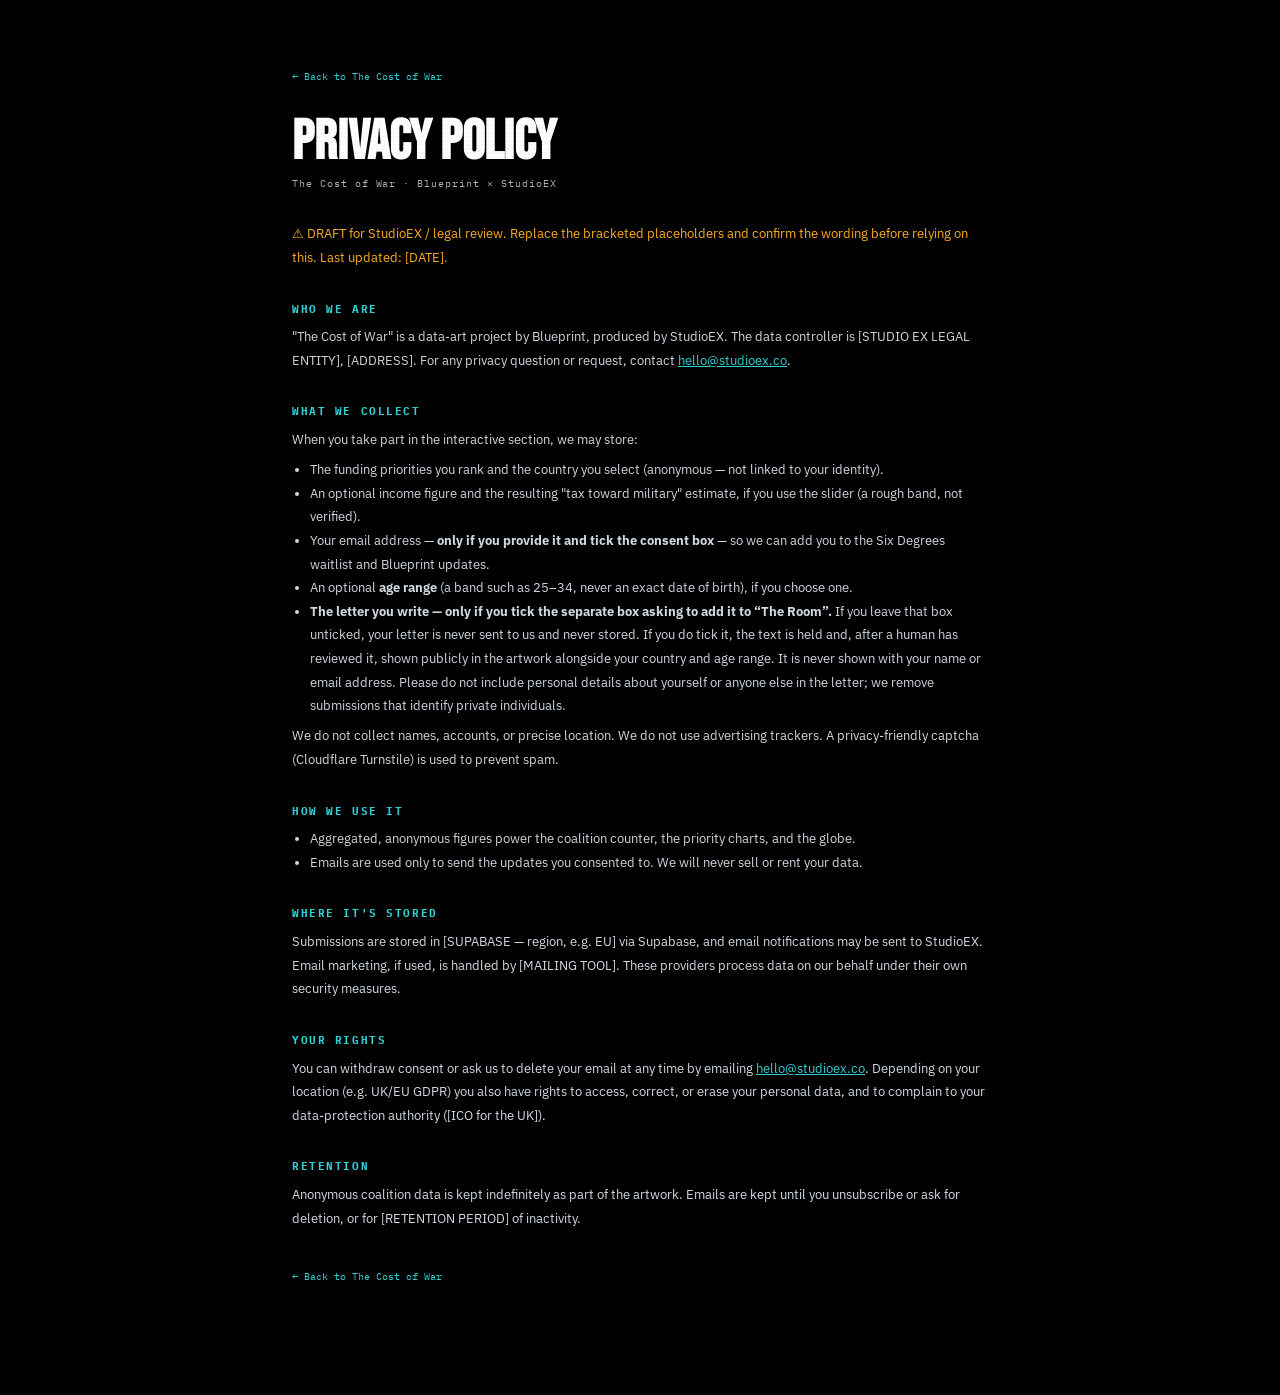
==== commit 468b45eb: "The Room: a 3D space hung with every letter written here A mass-participation artwork after the inst" ====
--- a/privacy.html
+++ b/privacy.html
@@ -9,7 +9,7 @@
       href="https://fonts.googleapis.com/css2?family=Bebas+Neue&family=IBM+Plex+Mono:wght@300;400;500&family=IBM+Plex+Sans:wght@300;400;600&display=swap"
       rel="stylesheet"
     />
-    <link rel="stylesheet" href="css/style.css?v=2026r26" />
+    <link rel="stylesheet" href="css/style.css?v=2026r28" />
   </head>
   <body>
     <canvas id="bg"></canvas>
@@ -47,6 +47,20 @@
           Your email address — <strong>only if you provide it and tick the
           consent box</strong> — so we can add you to the Six Degrees waitlist
           and Blueprint updates.
+        </li>
+        <li>
+          An optional <strong>age range</strong> (a band such as 25–34, never an
+          exact date of birth), if you choose one.
+        </li>
+        <li>
+          <strong>The letter you write — only if you tick the separate box
+          asking to add it to “The Room”.</strong> If you leave that box
+          unticked, your letter is never sent to us and never stored. If you do
+          tick it, the text is held and, after a human has reviewed it, shown
+          publicly in the artwork alongside your country and age range. It is
+          never shown with your name or email address. Please do not include
+          personal details about yourself or anyone else in the letter; we
+          remove submissions that identify private individuals.
         </li>
       </ul>
       <p>
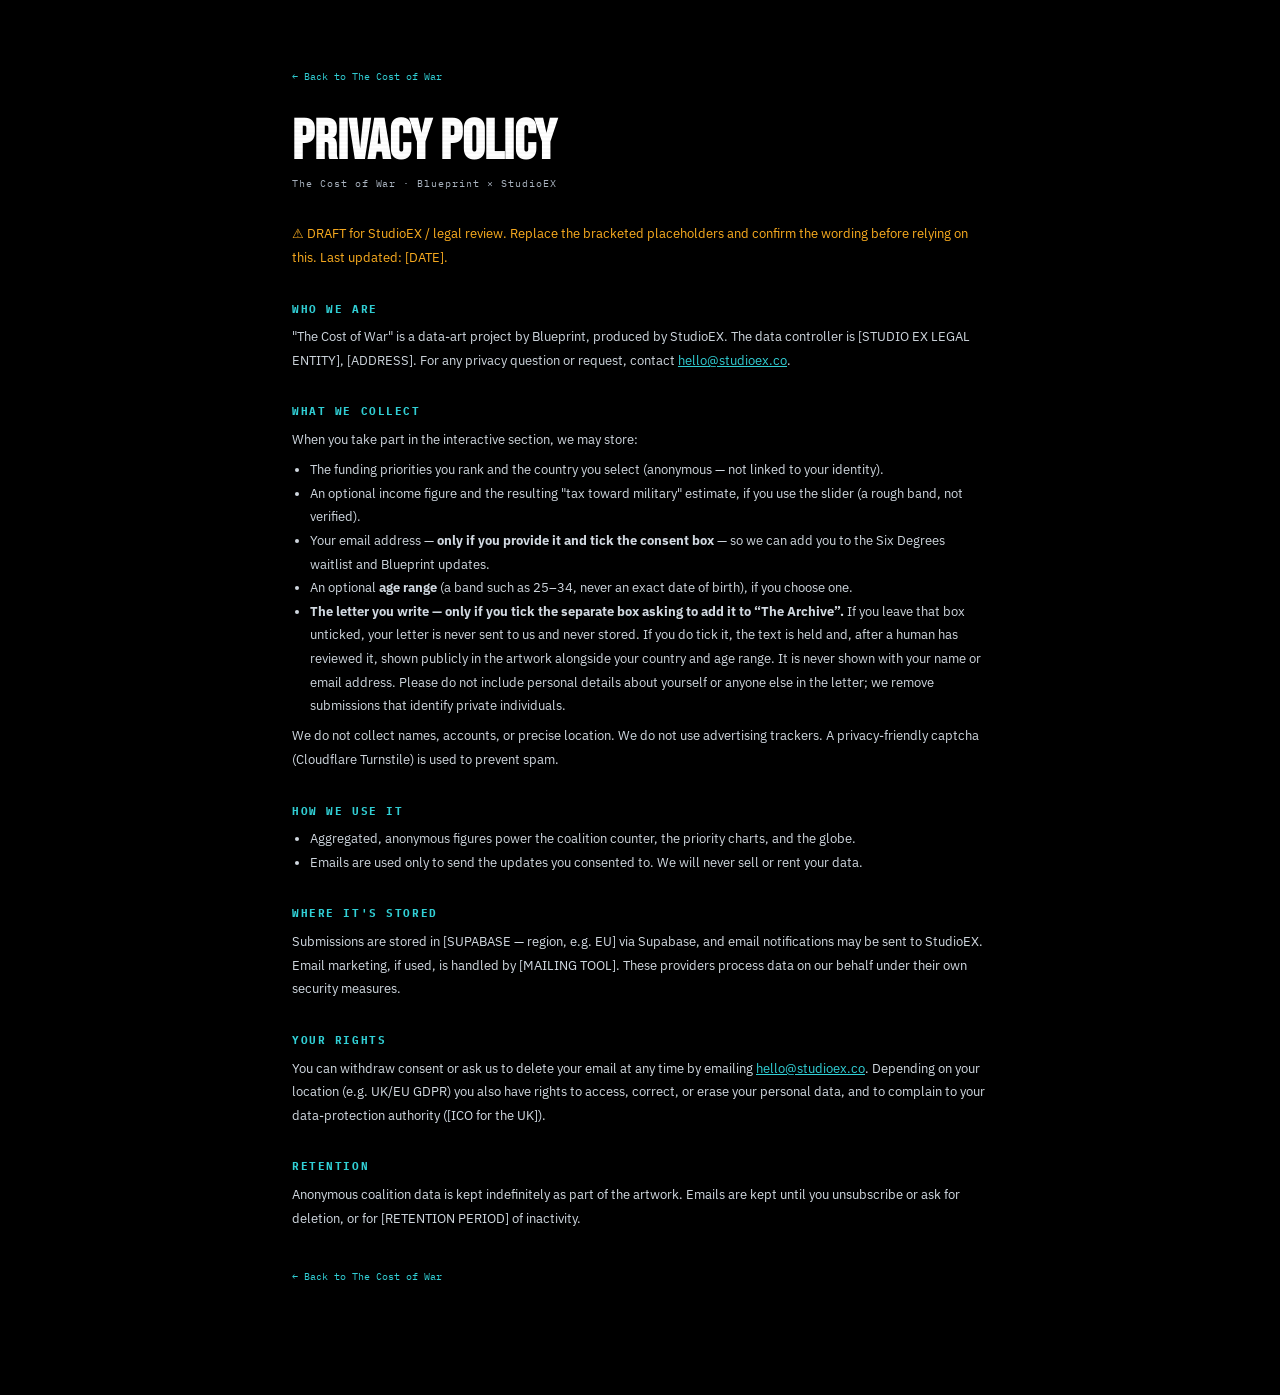
==== commit fb2206bb: "Rename "The Room" → "The Archive" across all user-facing copy Everything the reader sees now reads "" ====
--- a/privacy.html
+++ b/privacy.html
@@ -9,7 +9,7 @@
       href="https://fonts.googleapis.com/css2?family=Bebas+Neue&family=IBM+Plex+Mono:wght@300;400;500&family=IBM+Plex+Sans:wght@300;400;600&display=swap"
       rel="stylesheet"
     />
-    <link rel="stylesheet" href="css/style.css?v=2026r28" />
+    <link rel="stylesheet" href="css/style.css?v=2026r34" />
   </head>
   <body>
     <canvas id="bg"></canvas>
@@ -54,7 +54,7 @@
         </li>
         <li>
           <strong>The letter you write — only if you tick the separate box
-          asking to add it to “The Room”.</strong> If you leave that box
+          asking to add it to “The Archive”.</strong> If you leave that box
           unticked, your letter is never sent to us and never stored. If you do
           tick it, the text is held and, after a human has reviewed it, shown
           publicly in the artwork alongside your country and age range. It is
